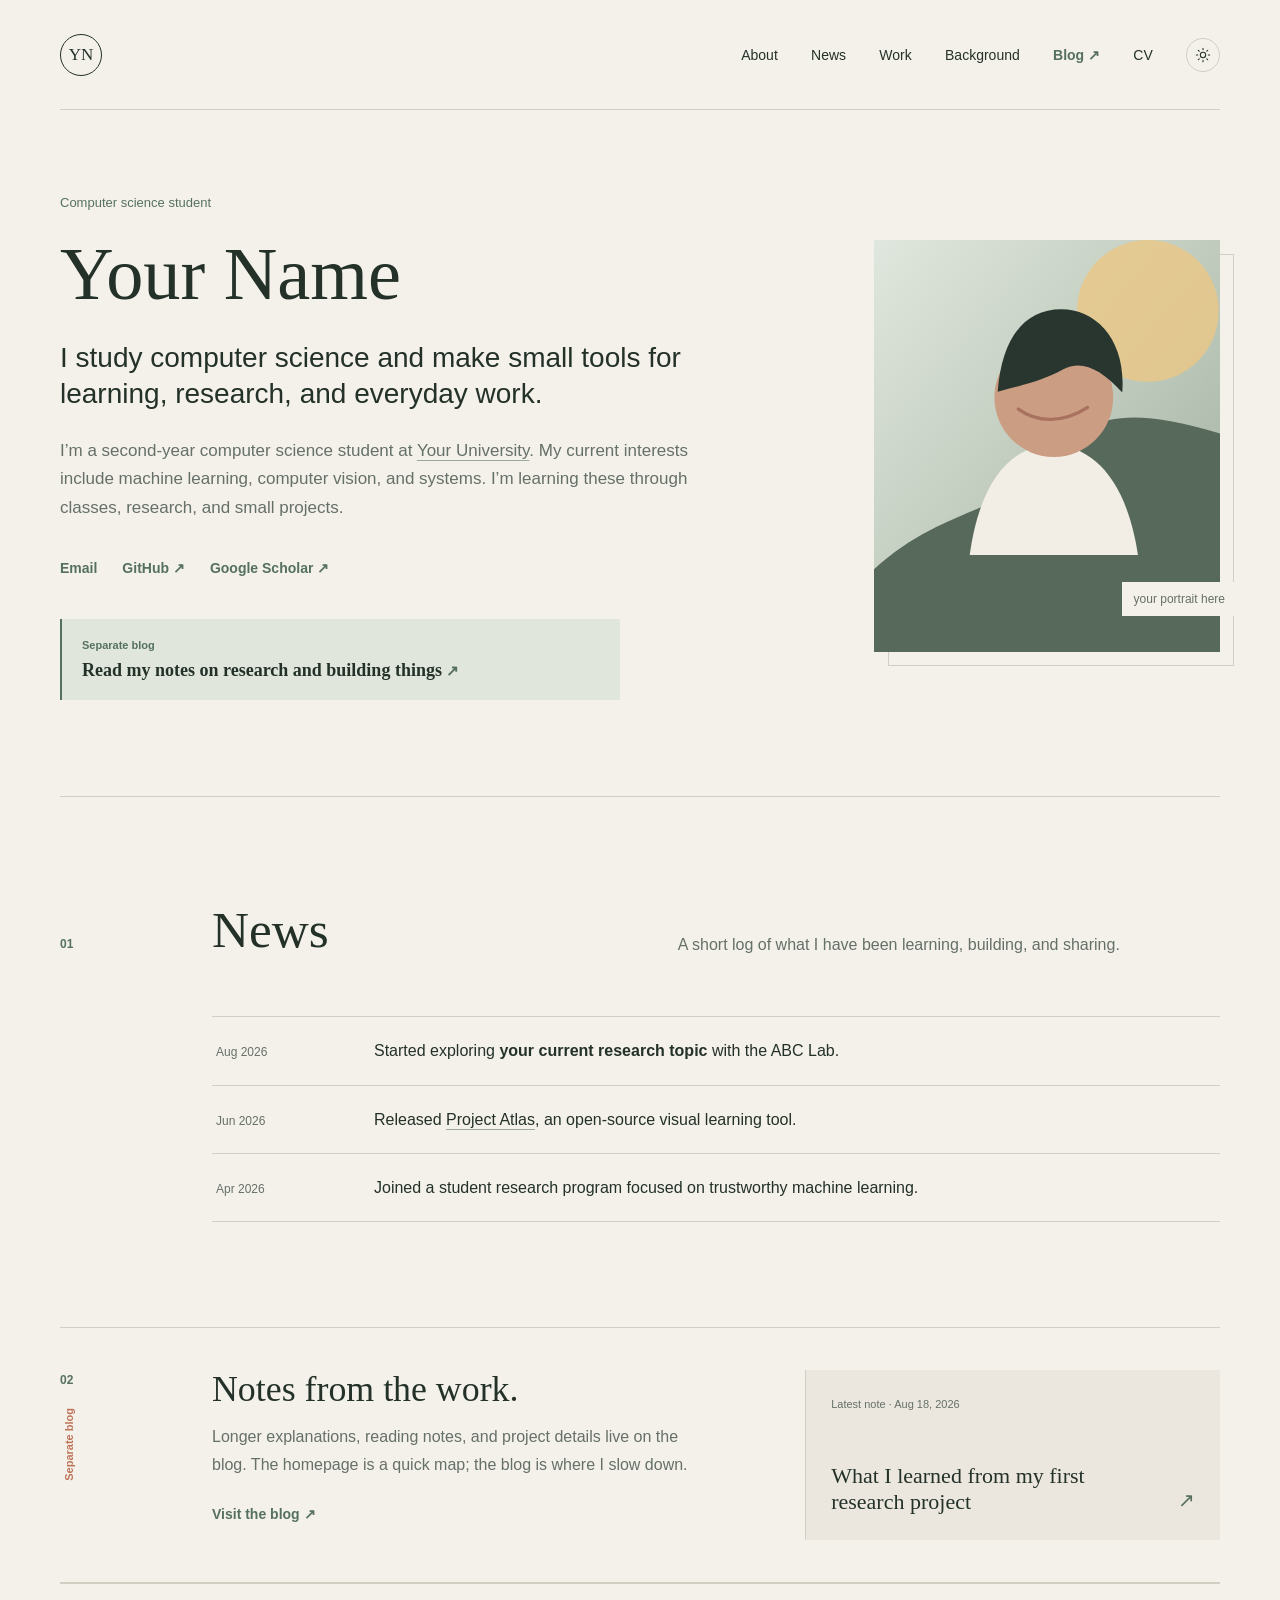
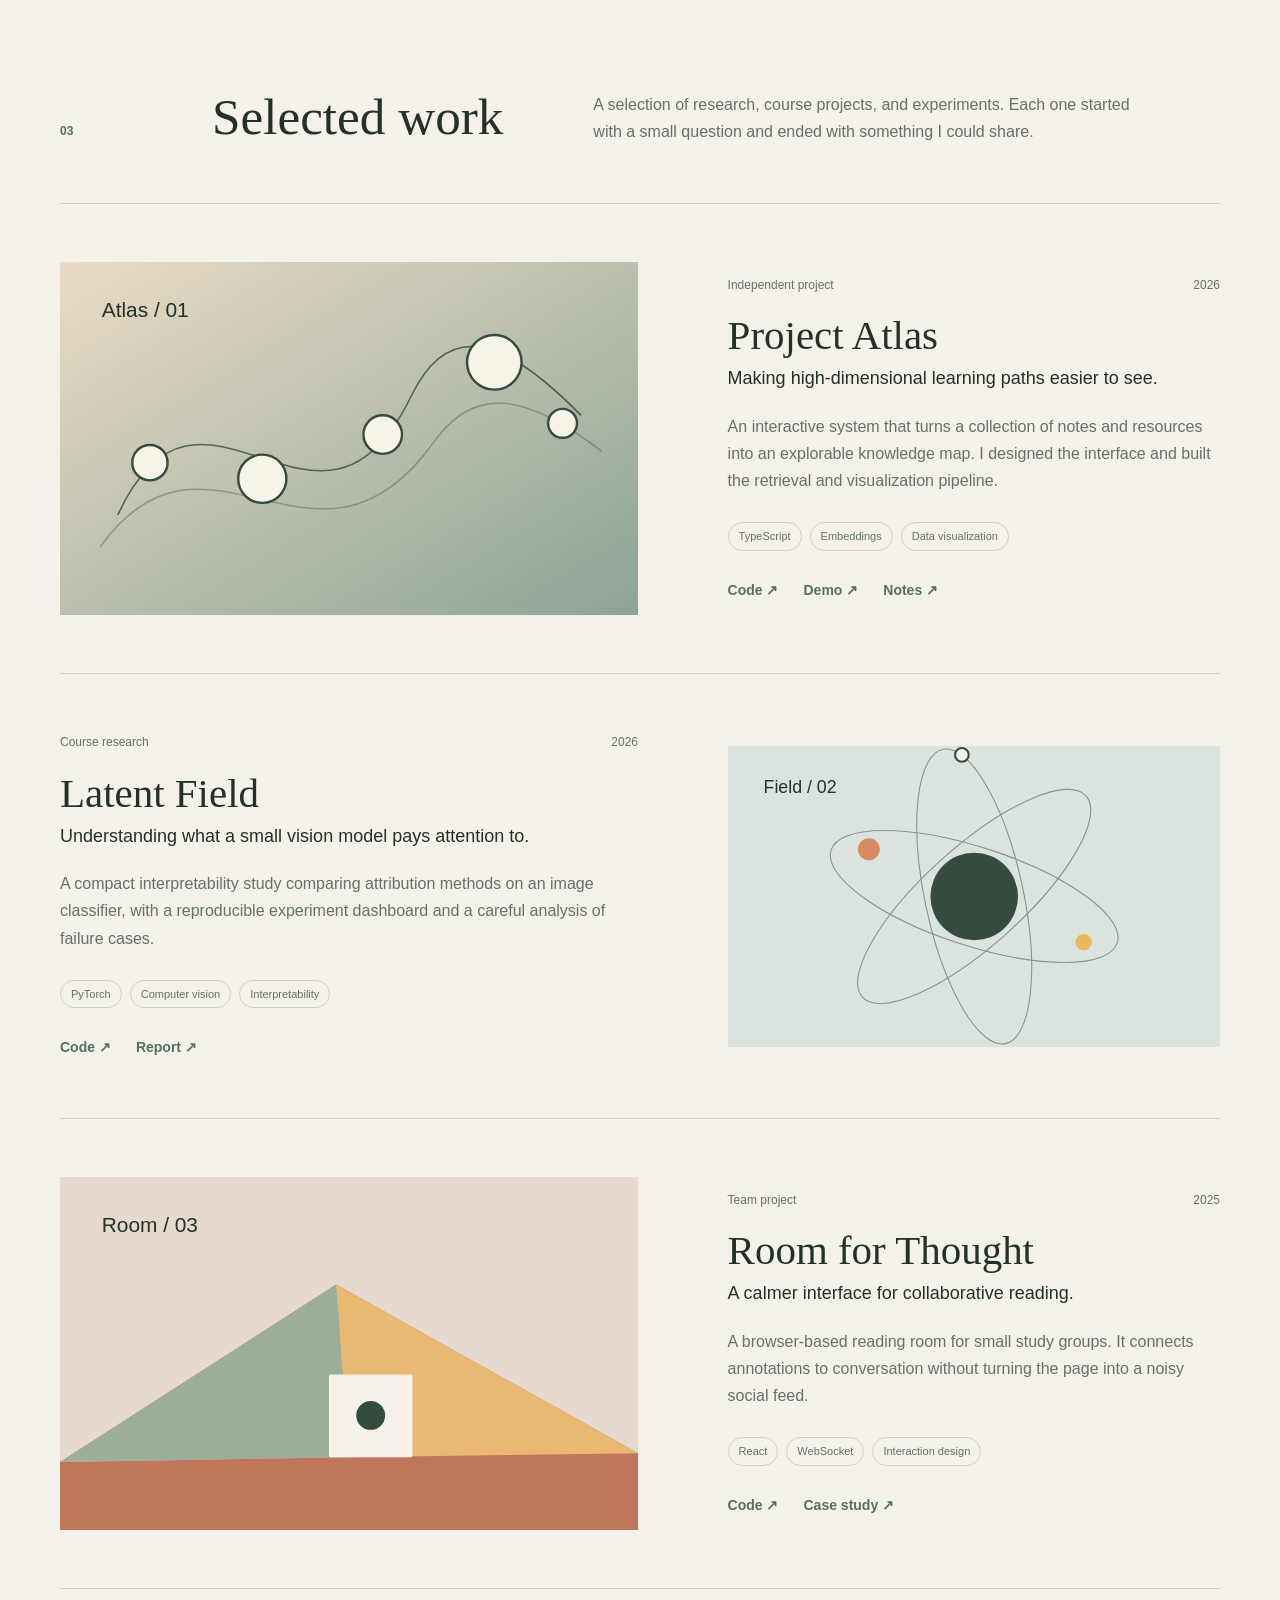
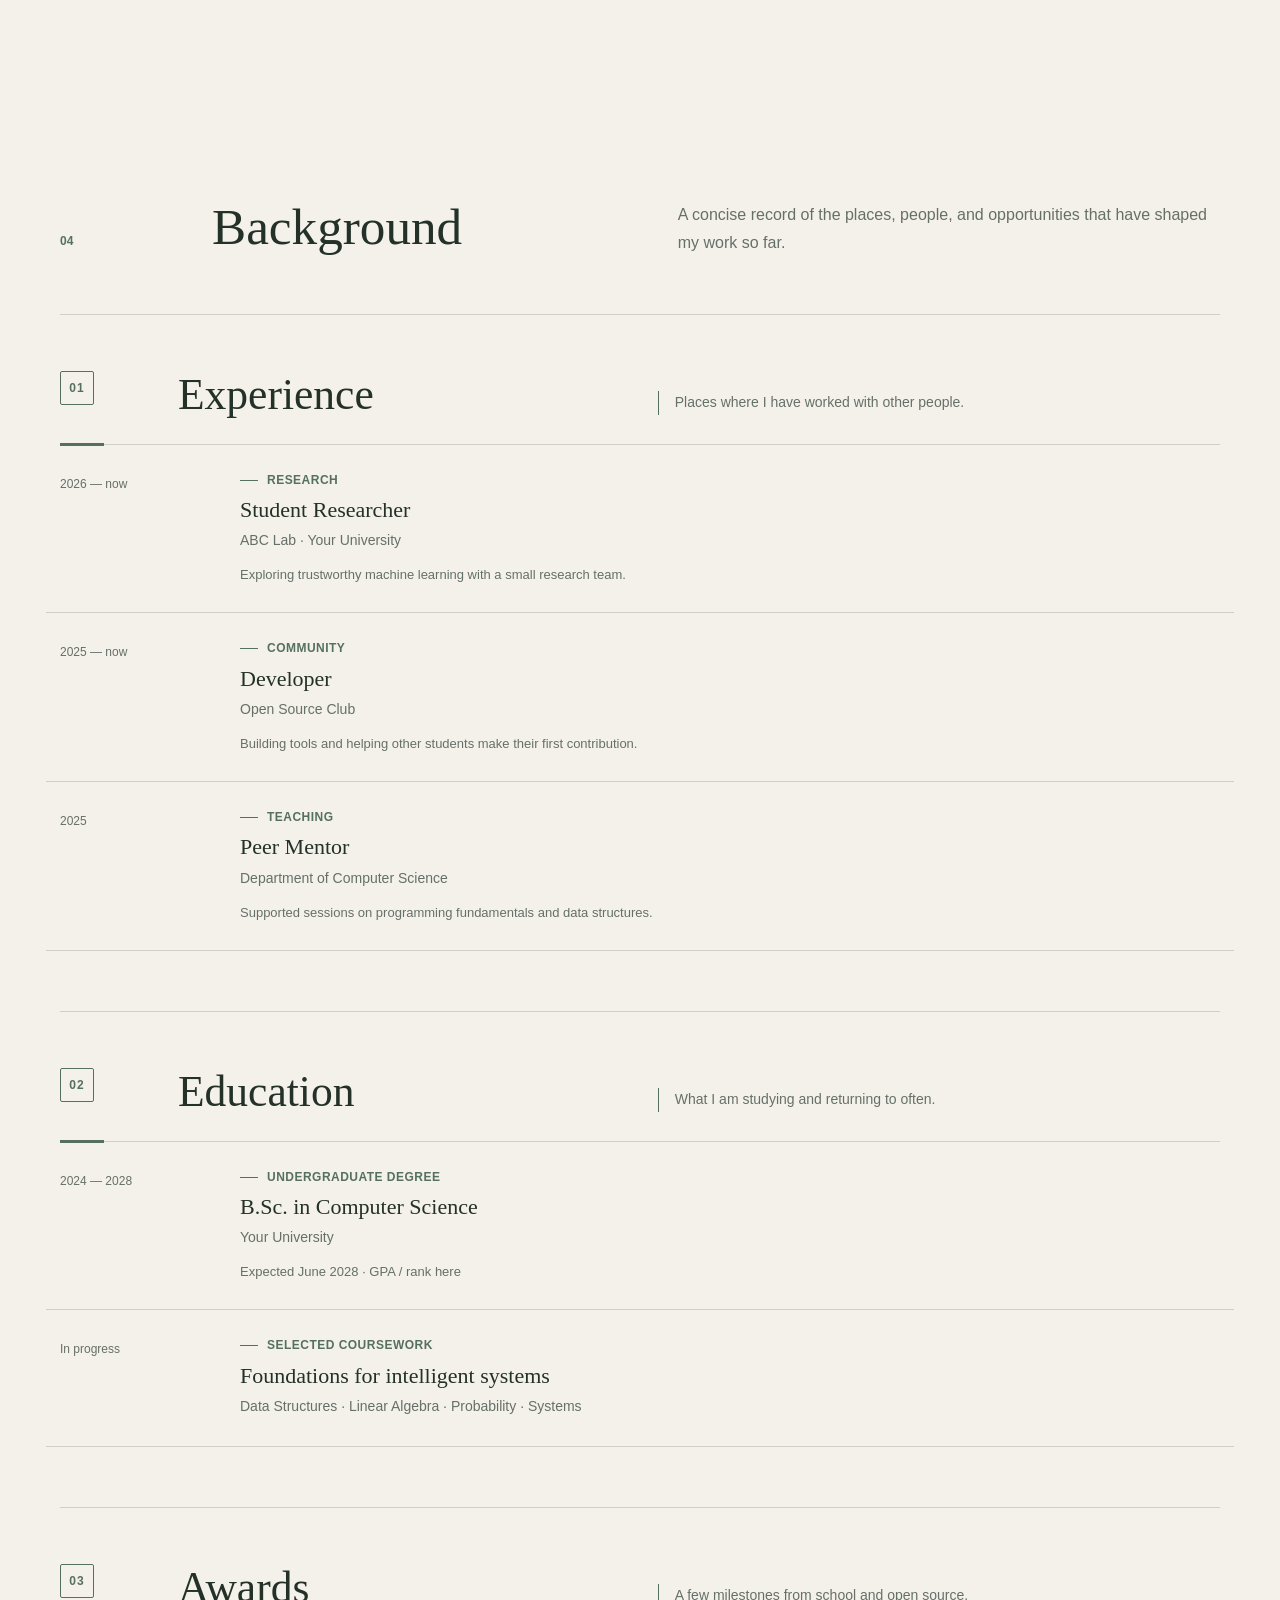
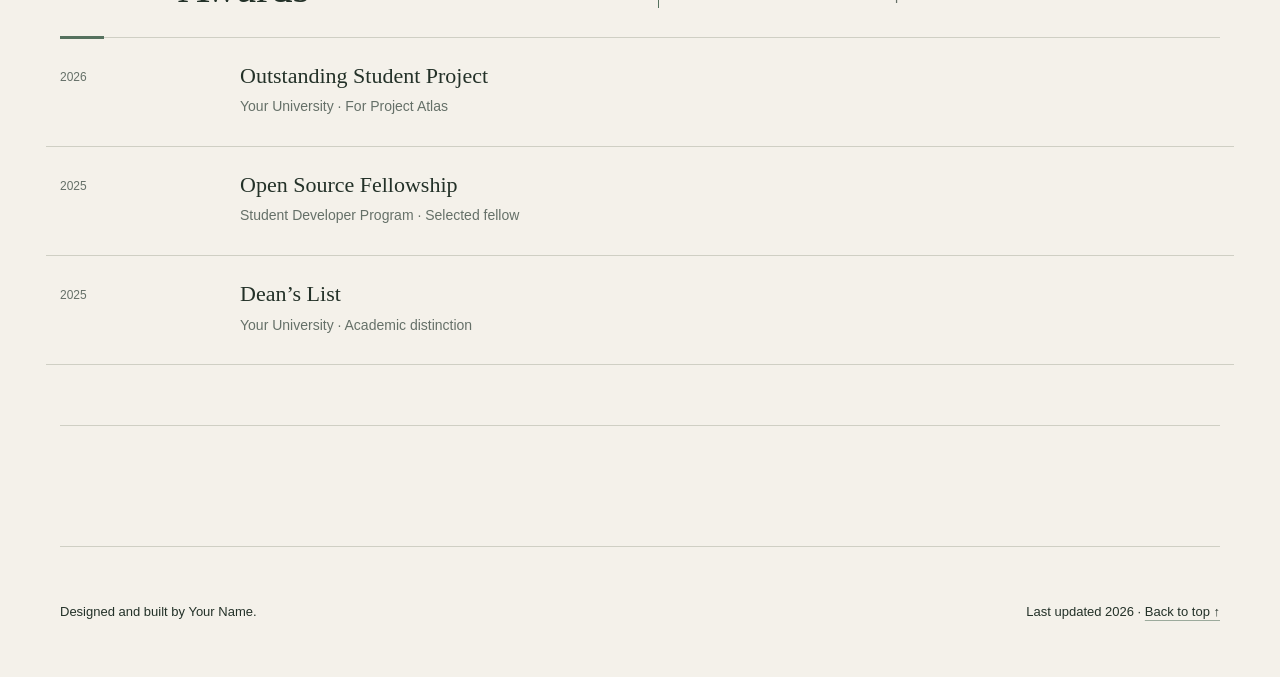
==== index.html @ b4013d20 "Revert "style: align homepage with academic reference" This reverts commit ee503286d1fc1f8752e575351" ====
<!doctype html>
<html lang="en">
  <head>
    <meta charset="UTF-8" />
    <meta name="viewport" content="width=device-width, initial-scale=1.0" />
    <meta
      name="description"
      content="Personal academic homepage of Your Name, a computer science student interested in intelligent systems and human-centered computing."
    />
    <meta name="theme-color" content="#f4f1ea" />
    <title>Your Name · Computer Science</title>
    <link rel="icon" href="assets/favicon.svg" type="image/svg+xml" />
    <link rel="stylesheet" href="styles.css?v=13" />
    <script>
      const savedTheme = localStorage.getItem("theme");
      if (savedTheme === "dark" || savedTheme === "light") {
        document.documentElement.dataset.theme = savedTheme;
      }
    </script>
  </head>
  <body>
    <a class="skip-link" href="#main">Skip to content</a>

    <header class="site-header wrap">
      <a class="wordmark" href="#top" aria-label="Back to top">
        <span>YN</span>
      </a>

      <button class="menu-toggle" type="button" aria-expanded="false" aria-controls="site-nav">
        <span class="sr-only">Toggle navigation</span>
        <span></span><span></span>
      </button>

      <nav id="site-nav" class="site-nav" aria-label="Main navigation">
        <a href="#about">About</a>
        <a href="#news">News</a>
        <a href="#work">Work</a>
        <a href="#background">Background</a>
        <a class="nav-blog" href="https://blog.example.com" target="_blank" rel="noreferrer">Blog ↗</a>
        <a href="assets/cv-placeholder.txt" target="_blank">CV</a>
        <button class="theme-toggle" type="button" aria-label="Switch color theme">
          <svg class="sun-icon" viewBox="0 0 24 24" aria-hidden="true">
            <circle cx="12" cy="12" r="4"></circle>
            <path d="M12 2v2M12 20v2M4.93 4.93l1.42 1.42M17.65 17.65l1.42 1.42M2 12h2M20 12h2M4.93 19.07l1.42-1.42M17.65 6.35l1.42-1.42"></path>
          </svg>
          <svg class="moon-icon" viewBox="0 0 24 24" aria-hidden="true">
            <path d="M21 12.79A9 9 0 1 1 11.21 3 7 7 0 0 0 21 12.79Z"></path>
          </svg>
        </button>
      </nav>
    </header>

    <main id="main">
      <section id="about" class="hero wrap reveal" aria-labelledby="hero-title">
        <div class="hero-copy">
          <p class="eyebrow">Computer science student</p>
          <h1 id="hero-title">Your Name</h1>
          <p class="hero-lead">
            I study computer science and make small tools for learning, research,
            and everyday work.
          </p>
          <p class="hero-detail">
            I’m a second-year computer science student at
            <a href="#">Your University</a>. My current interests include machine
            learning, computer vision, and systems. I’m learning these through
            classes, research, and small projects.
          </p>
          <div class="hero-links" aria-label="Contact and profiles">
            <a href="mailto:you@example.com">Email</a>
            <a href="https://github.com/yourname" target="_blank" rel="noreferrer">GitHub ↗</a>
            <a href="#">Google Scholar ↗</a>
          </div>
          <a class="hero-blog-link" href="https://blog.example.com" target="_blank" rel="noreferrer">
            <span class="hero-blog-kicker">Separate blog</span>
            <span class="hero-blog-title">Read my notes on research and building things <span aria-hidden="true">↗</span></span>
          </a>
        </div>

        <div class="portrait" aria-label="Replace this illustration with your portrait">
          <svg viewBox="0 0 420 500" role="img" aria-labelledby="portrait-title">
            <title id="portrait-title">Abstract portrait placeholder</title>
            <defs>
              <linearGradient id="portrait-bg" x1="0" y1="0" x2="1" y2="1">
                <stop offset="0" stop-color="#dfe8dc" />
                <stop offset="1" stop-color="#9db09a" />
              </linearGradient>
            </defs>
            <rect width="420" height="500" fill="url(#portrait-bg)" />
            <circle cx="332" cy="86" r="86" fill="#f2c777" opacity=".82" />
            <path d="M-30 430C68 318 151 342 214 266c50-60 101-66 236-22v275H-30Z" fill="#526a59" />
            <path d="M116 382c12-88 49-133 100-133s91 45 104 133Z" fill="#f3eee4" />
            <circle cx="218" cy="191" r="72" fill="#d49b79" />
            <path d="M150 184c5-66 33-100 77-100 43 0 79 38 74 101-27-30-50-40-72-28-24 13-45 18-79 27Z" fill="#26372f" />
            <path d="M175 205c23 17 55 17 84-2" fill="none" stroke="#b36f58" stroke-width="4" stroke-linecap="round" />
          </svg>
          <span class="portrait-note">your portrait here</span>
        </div>
      </section>

      <section id="news" class="section wrap reveal" aria-labelledby="news-title">
        <div class="section-heading">
          <p class="section-index">01</p>
          <h2 id="news-title">News</h2>
          <p>A short log of what I have been learning, building, and sharing.</p>
        </div>
        <div class="news-list">
          <article>
            <time datetime="2026-08">Aug 2026</time>
            <p>Started exploring <strong>your current research topic</strong> with the ABC Lab.</p>
          </article>
          <article>
            <time datetime="2026-06">Jun 2026</time>
            <p>Released <a href="#project-one">Project Atlas</a>, an open-source visual learning tool.</p>
          </article>
          <article>
            <time datetime="2026-04">Apr 2026</time>
            <p>Joined a student research program focused on trustworthy machine learning.</p>
          </article>
        </div>
      </section>

      <section id="blog" class="blog-feature wrap reveal" aria-labelledby="blog-title">
        <div class="blog-feature-label">
          <p class="section-index">02</p>
          <p>Separate blog</p>
        </div>
        <div class="blog-feature-main">
          <h2 id="blog-title">Notes from the work.</h2>
          <p>
            Longer explanations, reading notes, and project details live on the blog.
            The homepage is a quick map; the blog is where I slow down.
          </p>
          <a class="blog-feature-link" href="https://blog.example.com" target="_blank" rel="noreferrer">Visit the blog ↗</a>
        </div>
        <a class="blog-latest" href="https://blog.example.com" target="_blank" rel="noreferrer">
          <span class="blog-latest-meta">Latest note · Aug 18, 2026</span>
          <strong>What I learned from my first research project</strong>
          <span class="blog-latest-arrow" aria-hidden="true">↗</span>
        </a>
      </section>

      <section id="work" class="section wrap reveal" aria-labelledby="work-title">
        <div class="section-heading work-heading">
          <div>
          <p class="section-index">03</p>
            <h2 id="work-title">Selected work</h2>
          </div>
          <p>
            A selection of research, course projects, and experiments. Each one
            started with a small question and ended with something I could share.
          </p>
        </div>

        <div class="project-list">
          <article id="project-one" class="project">
            <div class="project-visual visual-atlas" aria-hidden="true">
              <svg viewBox="0 0 720 440">
                <defs>
                  <linearGradient id="atlas-bg" x1="0" y1="0" x2="1" y2="1">
                    <stop offset="0" stop-color="#e9dcc4" />
                    <stop offset="1" stop-color="#8da397" />
                  </linearGradient>
                </defs>
                <rect width="720" height="440" fill="url(#atlas-bg)" />
                <g fill="none" stroke="#344c40" stroke-width="2" opacity=".8">
                  <path d="M72 315C177 87 324 404 438 166c47-97 118-70 211 25" />
                  <path d="M50 355C184 168 320 429 466 224c49-69 112-63 209 12" opacity=".45" />
                </g>
                <g fill="#f8f3e9" stroke="#344c40" stroke-width="3">
                  <circle cx="112" cy="250" r="22" /><circle cx="252" cy="270" r="30" />
                  <circle cx="402" cy="215" r="24" /><circle cx="541" cy="125" r="34" />
                  <circle cx="626" cy="201" r="18" />
                </g>
                <text x="52" y="68" fill="currentColor" font-size="26" font-family="sans-serif">Atlas / 01</text>
              </svg>
            </div>
            <div class="project-copy">
              <div class="project-meta">
                <span>Independent project</span><span>2026</span>
              </div>
              <h3>Project Atlas</h3>
              <p class="project-subtitle">Making high-dimensional learning paths easier to see.</p>
              <p>
                An interactive system that turns a collection of notes and resources
                into an explorable knowledge map. I designed the interface and built
                the retrieval and visualization pipeline.
              </p>
              <ul class="tag-list" aria-label="Technologies">
                <li>TypeScript</li><li>Embeddings</li><li>Data visualization</li>
              </ul>
              <div class="project-links">
                <a href="#">Code ↗</a><a href="#">Demo ↗</a><a href="#">Notes ↗</a>
              </div>
            </div>
          </article>

          <article class="project project-reverse">
            <div class="project-visual visual-field" aria-hidden="true">
              <svg viewBox="0 0 720 440">
                <rect width="720" height="440" fill="#dbe3df" />
                <g transform="translate(360 220)">
                  <g fill="none" stroke="#536b61" stroke-width="1.6" opacity=".65">
                    <ellipse rx="220" ry="72" transform="rotate(18)" />
                    <ellipse rx="220" ry="72" transform="rotate(78)" />
                    <ellipse rx="220" ry="72" transform="rotate(138)" />
                  </g>
                  <circle r="64" fill="#344c40" />
                  <circle cx="-154" cy="-69" r="16" fill="#d58a64" />
                  <circle cx="160" cy="67" r="12" fill="#e7b85e" />
                  <circle cx="-18" cy="-207" r="10" fill="#f7f2e8" stroke="#344c40" stroke-width="3" />
                </g>
                <text x="52" y="68" fill="currentColor" font-size="26" font-family="sans-serif">Field / 02</text>
              </svg>
            </div>
            <div class="project-copy">
              <div class="project-meta">
                <span>Course research</span><span>2026</span>
              </div>
              <h3>Latent Field</h3>
              <p class="project-subtitle">Understanding what a small vision model pays attention to.</p>
              <p>
                A compact interpretability study comparing attribution methods on an
                image classifier, with a reproducible experiment dashboard and a
                careful analysis of failure cases.
              </p>
              <ul class="tag-list" aria-label="Technologies">
                <li>PyTorch</li><li>Computer vision</li><li>Interpretability</li>
              </ul>
              <div class="project-links">
                <a href="#">Code ↗</a><a href="#">Report ↗</a>
              </div>
            </div>
          </article>

          <article class="project">
            <div class="project-visual visual-room" aria-hidden="true">
              <svg viewBox="0 0 720 440">
                <rect width="720" height="440" fill="#e6d9cf" />
                <path d="M0 355 344 134l376 210v96H0Z" fill="#bf765b" />
                <path d="m344 134 376 210-360 5L0 355Z" fill="#e9b873" />
                <path d="m344 134 16 215L0 355Z" fill="#9cae99" />
                <rect x="335" y="246" width="104" height="103" rx="2" fill="#f6f1e8" />
                <circle cx="387" cy="297" r="18" fill="#344c40" />
                <text x="52" y="68" fill="currentColor" font-size="26" font-family="sans-serif">Room / 03</text>
              </svg>
            </div>
            <div class="project-copy">
              <div class="project-meta">
                <span>Team project</span><span>2025</span>
              </div>
              <h3>Room for Thought</h3>
              <p class="project-subtitle">A calmer interface for collaborative reading.</p>
              <p>
                A browser-based reading room for small study groups. It connects
                annotations to conversation without turning the page into a noisy
                social feed.
              </p>
              <ul class="tag-list" aria-label="Technologies">
                <li>React</li><li>WebSocket</li><li>Interaction design</li>
              </ul>
              <div class="project-links">
                <a href="#">Code ↗</a><a href="#">Case study ↗</a>
              </div>
            </div>
          </article>
        </div>
      </section>

      <section id="background" class="background-section wrap reveal" aria-labelledby="background-title">
        <div class="background-heading">
          <p class="section-index">04</p>
          <h2 id="background-title">Background</h2>
          <p>A concise record of the places, people, and opportunities that have shaped my work so far.</p>
        </div>

        <div class="background-simple" id="experience">
          <section class="cv-section cv-experience" aria-labelledby="experience-title">
            <div class="cv-section-heading">
              <span class="cv-section-number">01</span>
              <h3 id="experience-title">Experience</h3>
              <p>Places where I have worked with other people.</p>
            </div>
            <div class="cv-rows">
              <article class="cv-row">
                <time>2026 — now</time>
                <div><p class="cv-row-label">Research</p><h4>Student Researcher</h4><p>ABC Lab · Your University</p><small>Exploring trustworthy machine learning with a small research team.</small></div>
              </article>
              <article class="cv-row">
                <time>2025 — now</time>
                <div><p class="cv-row-label">Community</p><h4>Developer</h4><p>Open Source Club</p><small>Building tools and helping other students make their first contribution.</small></div>
              </article>
              <article class="cv-row">
                <time>2025</time>
                <div><p class="cv-row-label">Teaching</p><h4>Peer Mentor</h4><p>Department of Computer Science</p><small>Supported sessions on programming fundamentals and data structures.</small></div>
              </article>
            </div>
          </section>

          <section class="cv-section" id="education" aria-labelledby="education-title">
            <div class="cv-section-heading">
              <span class="cv-section-number">02</span>
              <h3 id="education-title">Education</h3>
              <p>What I am studying and returning to often.</p>
            </div>
            <div class="cv-rows">
              <article class="cv-row cv-education-row">
                <time>2024 — 2028</time>
                <div><p class="cv-row-label">Undergraduate degree</p><h4>B.Sc. in Computer Science</h4><p>Your University</p><small>Expected June 2028 · GPA / rank here</small></div>
              </article>
              <article class="cv-row cv-education-row">
                <time>In progress</time>
                <div><p class="cv-row-label">Selected coursework</p><h4>Foundations for intelligent systems</h4><p>Data Structures · Linear Algebra · Probability · Systems</p></div>
              </article>
            </div>
          </section>

          <section class="cv-section" id="awards" aria-labelledby="awards-title">
            <div class="cv-section-heading">
              <span class="cv-section-number">03</span>
              <h3 id="awards-title">Awards</h3>
              <p>A few milestones from school and open source.</p>
            </div>
            <div class="cv-award-list">
              <article class="cv-award-row"><time>2026</time><div><h4>Outstanding Student Project</h4><p>Your University · For Project Atlas</p></div></article>
              <article class="cv-award-row"><time>2025</time><div><h4>Open Source Fellowship</h4><p>Student Developer Program · Selected fellow</p></div></article>
              <article class="cv-award-row"><time>2025</time><div><h4>Dean’s List</h4><p>Your University · Academic distinction</p></div></article>
            </div>
          </section>
        </div>
      </section>
    </main>

    <footer class="site-footer wrap">
      <p>Designed and built by Your Name.</p>
      <p>Last updated <span id="current-year">2026</span> · <a href="#top">Back to top ↑</a></p>
    </footer>

    <script src="script.js?v=11"></script>
  </body>
</html>
---- styles.css ----
:root {
  color-scheme: light;
  --paper: #f4f1ea;
  --paper-soft: #ebe7de;
  --ink: #233128;
  --muted: #657068;
  --line: #cfcfc4;
  --accent: #55715e;
  --accent-soft: #dce4da;
  --warm: #be7458;
  --art-experience: #d8e2d8;
  --art-education: #e6d9ce;
  --art-awards: #ead9ae;
  --sans: -apple-system, BlinkMacSystemFont, "Segoe UI", "Noto Sans SC", "PingFang SC", "Microsoft YaHei", Arial, sans-serif;
  --serif: ui-serif, Georgia, "Noto Serif SC", "Songti SC", "STSong", "SimSun", serif;
}

:root[data-theme="dark"] {
  color-scheme: dark;
  --paper: #141b17;
  --paper-soft: #202a24;
  --ink: #f1f4ed;
  --muted: #b7c1b9;
  --line: #435148;
  --accent: #b6d5bc;
  --accent-soft: #304538;
  --warm: #efaa8e;
  --art-experience: #293a30;
  --art-education: #3a2d2b;
  --art-awards: #413622;
}

@media (prefers-color-scheme: dark) {
  :root:not([data-theme="light"]) {
    color-scheme: dark;
    --paper: #141b17;
    --paper-soft: #202a24;
    --ink: #f1f4ed;
    --muted: #b7c1b9;
    --line: #435148;
    --accent: #b6d5bc;
    --accent-soft: #304538;
    --warm: #efaa8e;
    --art-experience: #293a30;
    --art-education: #3a2d2b;
    --art-awards: #413622;
  }
}

* {
  box-sizing: border-box;
}

html {
  scroll-behavior: smooth;
}

body {
  margin: 0;
  background: var(--paper);
  color: var(--ink);
  font-family: var(--sans);
  font-size: 16px;
  line-height: 1.7;
  text-rendering: optimizeLegibility;
  transition: background-color 180ms ease, color 180ms ease;
}

main,
h1,
h2,
h3,
h4,
p,
li,
strong,
time {
  color: var(--ink);
}

a {
  color: inherit;
  text-decoration-color: color-mix(in srgb, var(--accent), transparent 45%);
  text-decoration-thickness: 1px;
  text-underline-offset: 4px;
}

a:hover {
  color: var(--accent);
}

button,
a {
  -webkit-tap-highlight-color: transparent;
}

.wrap {
  width: min(1160px, calc(100% - 64px));
  margin-inline: auto;
}

.sr-only {
  position: absolute;
  width: 1px;
  height: 1px;
  padding: 0;
  margin: -1px;
  overflow: hidden;
  clip: rect(0, 0, 0, 0);
  white-space: nowrap;
  border: 0;
}

.skip-link {
  position: fixed;
  top: 16px;
  left: 16px;
  z-index: 20;
  padding: 8px 14px;
  background: var(--ink);
  color: var(--paper);
  transform: translateY(-160%);
}

.skip-link:focus {
  transform: translateY(0);
}

.site-header {
  min-height: 110px;
  display: flex;
  align-items: center;
  justify-content: space-between;
  border-bottom: 1px solid var(--line);
}

.wordmark {
  text-decoration: none;
}

.wordmark span {
  display: grid;
  width: 42px;
  height: 42px;
  place-items: center;
  border: 1px solid var(--ink);
  border-radius: 50%;
  font-family: var(--serif);
  font-size: 17px;
  line-height: 1;
  color: var(--ink);
}

.site-nav {
  display: flex;
  align-items: center;
  gap: clamp(18px, 2.6vw, 34px);
}

.site-nav a {
  color: var(--ink);
  font-size: 14px;
  font-weight: 500;
  text-decoration: none;
}

.site-nav a::after {
  display: block;
  width: 0;
  height: 1px;
  margin-top: -3px;
  background: var(--accent);
  content: "";
  transition: width 160ms ease;
}

.site-nav a:hover::after {
  width: 100%;
}

.site-nav .nav-blog {
  color: var(--accent);
  font-weight: 600;
}

.theme-toggle,
.menu-toggle {
  display: grid;
  padding: 0;
  border: 0;
  background: transparent;
  color: var(--ink);
  cursor: pointer;
  place-items: center;
}

.theme-toggle {
  width: 34px;
  height: 34px;
  border: 1px solid var(--line);
  border-radius: 50%;
}

.theme-toggle svg {
  width: 16px;
  fill: none;
  stroke: currentColor;
  stroke-linecap: round;
  stroke-linejoin: round;
  stroke-width: 1.6;
}

@media (prefers-color-scheme: dark) {
  :root:not([data-theme="light"]) .sun-icon {
    display: none;
  }

  :root:not([data-theme="light"]) .moon-icon {
    display: block;
  }
}

.moon-icon,
[data-theme="dark"] .sun-icon {
  display: none;
}

[data-theme="dark"] .moon-icon {
  display: block;
}

.menu-toggle {
  display: none;
}

.hero {
  display: grid;
  min-height: 680px;
  padding-block: 82px 96px;
  align-items: center;
  grid-template-columns: minmax(0, 1.25fr) minmax(280px, .62fr);
  gap: clamp(56px, 9vw, 128px);
}

.eyebrow {
  margin: 0 0 20px;
  color: var(--accent);
  font-size: 13px;
  font-weight: 500;
}

.section-index {
  margin: 0 0 20px;
  color: var(--accent);
  font-size: 12px;
  font-weight: 600;
}

h1,
h2,
h3,
p {
  margin-top: 0;
}

h1,
h2,
h3 {
  font-family: var(--serif);
  font-weight: 500;
  line-height: 1.1;
  letter-spacing: 0;
  color: var(--ink);
}

h4,
.hero-lead {
  color: var(--ink);
}

h1 {
  max-width: 760px;
  margin-bottom: 24px;
  font-size: clamp(50px, 5.8vw, 76px);
}

h1 em {
  color: var(--accent);
  font-weight: 400;
  font-style: normal;
}

.hero-lead {
  max-width: 690px;
  margin-bottom: 24px;
  font-family: var(--sans);
  font-size: clamp(22px, 2.2vw, 28px);
  font-weight: 400;
  line-height: 1.3;
}

.hero-detail {
  max-width: 660px;
  margin-bottom: 34px;
  color: var(--muted);
  font-size: 17px;
}

.menu-toggle {
  color: var(--ink);
}

.hero-links,
.project-links {
  display: flex;
  flex-wrap: wrap;
  gap: 25px;
}

.hero-links a,
.project-links a,
.all-writing {
  color: var(--accent);
  font-size: 14px;
  font-weight: 600;
  text-decoration: none;
}

.hero-links a:hover,
.project-links a:hover,
.all-writing:hover {
  text-decoration: underline;
  text-underline-offset: 5px;
}

.hero-blog-link {
  display: flex;
  width: min(100%, 560px);
  padding: 17px 20px 18px;
  margin-top: 38px;
  border-left: 2px solid var(--accent);
  background: color-mix(in srgb, var(--accent-soft), transparent 18%);
  flex-direction: column;
  gap: 4px;
  text-decoration: none;
  transition: background-color 180ms ease, border-color 180ms ease;
}

.hero-blog-link:hover {
  border-color: var(--warm);
  background: var(--accent-soft);
}

.hero-blog-kicker,
.blog-feature-label p:last-child {
  color: var(--accent);
  font-size: 11px;
  font-weight: 600;
  letter-spacing: 0;
}

.hero-blog-title {
  font-family: var(--serif);
  font-size: 18px;
  font-weight: 600;
  line-height: 1.3;
}

.hero-blog-title span {
  color: var(--accent);
  font-family: var(--sans);
  font-size: 15px;
}

.portrait {
  position: relative;
  justify-self: end;
  width: min(100%, 370px);
}

.portrait::before {
  position: absolute;
  inset: 14px -14px -14px 14px;
  z-index: -1;
  border: 1px solid var(--line);
  content: "";
}

.portrait svg {
  display: block;
  width: 100%;
  background: var(--paper-soft);
  filter: saturate(.8);
}

.portrait-note {
  position: absolute;
  right: -17px;
  bottom: 36px;
  padding: 7px 12px;
  background: var(--paper);
  color: var(--muted);
  font-family: var(--sans);
  font-size: 12px;
  font-style: normal;
  transform: none;
}

.section {
  padding-block: 105px;
  border-top: 1px solid var(--line);
}

.section-heading {
  display: grid;
  margin-bottom: 58px;
  align-items: end;
  grid-template-columns: 120px 1fr 1.25fr;
  gap: 32px;
}

.section-heading .section-index {
  margin-bottom: 4px;
}

.section-heading h2 {
  margin: 0;
  font-size: clamp(40px, 4vw, 56px);
}

.section-heading > p:last-child,
.work-heading > p {
  max-width: 540px;
  margin: 0;
  color: var(--muted);
}

.news-list {
  margin-left: 152px;
  border-top: 1px solid var(--line);
}

.news-list article {
  display: grid;
  padding: 20px 4px;
  border-bottom: 1px solid var(--line);
  align-items: baseline;
  grid-template-columns: 130px 1fr;
  gap: 28px;
}

.news-list time,
.project-meta,
.timeline time {
  color: var(--muted);
  font-size: 12px;
}

.news-list p {
  margin: 0;
}

.blog-feature {
  display: grid;
  padding-block: 42px;
  border-top: 1px solid var(--line);
  border-bottom: 1px solid var(--line);
  align-items: stretch;
  grid-template-columns: 120px minmax(0, 1.15fr) minmax(250px, .85fr);
  gap: 32px;
}

.blog-feature-label .section-index {
  margin-bottom: 18px;
}

.blog-feature-label p:last-child {
  margin: 0;
  color: var(--warm);
  writing-mode: vertical-rl;
  transform: rotate(180deg);
}

.blog-feature-main {
  max-width: 560px;
}

.blog-feature-main h2 {
  margin-bottom: 14px;
  font-size: clamp(29px, 2.8vw, 42px);
}

.blog-feature-main p {
  max-width: 500px;
  margin-bottom: 22px;
  color: var(--muted);
}

.blog-feature-link {
  color: var(--accent);
  font-size: 14px;
  font-weight: 600;
  text-decoration: none;
}

.blog-feature-link:hover {
  text-decoration: underline;
  text-underline-offset: 5px;
}

.blog-latest {
  position: relative;
  display: flex;
  min-height: 170px;
  padding: 25px 30px 25px 25px;
  border-left: 1px solid var(--line);
  background: var(--paper-soft);
  flex-direction: column;
  justify-content: space-between;
  text-decoration: none;
  transition: background-color 180ms ease;
}

.blog-latest:hover {
  background: var(--accent-soft);
}

.blog-latest-meta {
  color: var(--muted);
  font-size: 11px;
}

.blog-latest strong {
  max-width: 260px;
  font-family: var(--serif);
  font-size: 22px;
  font-weight: 500;
  line-height: 1.18;
}

.blog-latest-arrow {
  position: absolute;
  right: 25px;
  bottom: 23px;
  color: var(--accent);
  font-size: 20px;
}

.work-heading {
  grid-template-columns: 1fr 1.25fr;
}

.work-heading > div {
  display: grid;
  align-items: end;
  grid-template-columns: 120px 1fr;
  gap: 32px;
}

.project-list {
  display: grid;
  gap: 0;
}

.project {
  display: grid;
  padding-block: 58px;
  border-top: 1px solid var(--line);
  align-items: center;
  grid-template-columns: 1.08fr .92fr;
  gap: clamp(46px, 7vw, 96px);
}

.project:last-child {
  border-bottom: 1px solid var(--line);
}

.project-reverse .project-visual {
  order: 2;
}

.project-visual {
  overflow: hidden;
  background: var(--paper-soft);
}

.project-visual svg {
  display: block;
  width: 100%;
  color: var(--ink);
  transition: transform 500ms cubic-bezier(.2, .8, .2, 1), filter 250ms ease;
}

.project:hover .project-visual svg {
  filter: saturate(1.08);
  transform: scale(1.025);
}

.project-meta {
  display: flex;
  margin-bottom: 18px;
  justify-content: space-between;
}

.project-copy h3 {
  margin-bottom: 8px;
  font-size: clamp(34px, 3.2vw, 47px);
}

.project-subtitle {
  margin-bottom: 22px;
  color: var(--ink);
  font-family: var(--sans);
  font-size: 18px;
  font-weight: 500;
  line-height: 1.35;
}

.project-copy > p:not(.project-subtitle) {
  color: var(--muted);
}

.tag-list {
  display: flex;
  padding: 0;
  margin: 28px 0;
  flex-wrap: wrap;
  gap: 8px;
  list-style: none;
}

.tag-list li {
  padding: 4px 10px;
  border: 1px solid var(--line);
  border-radius: 999px;
  color: var(--muted);
  font-size: 11px;
  letter-spacing: 0;
}

.background-section {
  padding-block: 105px 120px;
  border-bottom: 1px solid var(--line);
}

.background-heading {
  display: grid;
  margin-bottom: 58px;
  align-items: end;
  grid-template-columns: 120px 1fr 1.25fr;
  gap: 32px;
}

.background-heading .section-index {
  margin-bottom: 4px;
}

.background-heading h2 {
  margin: 0;
  font-size: clamp(40px, 4vw, 56px);
}

.background-heading > p:last-child {
  max-width: 540px;
  margin: 0;
  color: var(--muted);
}

.background-card-grid {
  display: grid;
  gap: 28px;
}

.background-card {
  position: relative;
  display: grid;
  min-width: 0;
  padding: 0;
  border: 1px solid var(--line);
  background: var(--paper-soft);
  grid-template-columns: minmax(280px, .72fr) minmax(0, 1.28fr);
  box-shadow: 0 14px 32px rgba(35, 49, 40, .06);
  transition: background-color 180ms ease, transform 180ms ease, box-shadow 180ms ease;
}

.background-card::before {
  position: absolute;
  top: -1px;
  right: 28px;
  left: 28px;
  height: 3px;
  background: var(--accent);
  content: "";
}

.background-card:hover {
  background: color-mix(in srgb, var(--paper-soft), var(--accent-soft) 24%);
  box-shadow: 0 18px 38px rgba(35, 49, 40, .1);
  transform: translateY(-1px);
}

.education-card::before {
  background: var(--warm);
}

.awards-card::before {
  background: #d19a4f;
}

.education-card .background-card-art {
  order: 2;
}

.education-card .background-card-content {
  order: 1;
}

.background-card-art {
  position: relative;
  min-height: 100%;
  overflow: hidden;
  background: var(--accent-soft);
}

.experience-art {
  background: var(--art-experience);
}

.education-art {
  background: var(--art-education);
}

.awards-art {
  background: var(--art-awards);
}

.art-label,
.art-caption {
  position: absolute;
  z-index: 1;
  color: var(--ink);
  font-size: 11px;
  font-weight: 500;
}

.art-label {
  top: 26px;
  left: 28px;
}

.art-caption {
  bottom: 25px;
  left: 28px;
  color: var(--muted);
  font-size: 10px;
}

.art-route {
  position: absolute;
  height: 2px;
  background: var(--accent);
  transform-origin: left center;
}

.art-route-one {
  top: 44%;
  left: 22%;
  width: 58%;
  transform: rotate(-20deg);
}

.art-route-two {
  top: 44%;
  left: 22%;
  width: 64%;
  opacity: .45;
  transform: rotate(24deg);
}

.art-node {
  position: absolute;
  display: grid;
  width: 48px;
  height: 48px;
  border: 2px solid var(--accent);
  border-radius: 50%;
  background: var(--paper);
  color: var(--ink);
  font-family: var(--serif);
  font-size: 17px;
  place-items: center;
}

.art-node-one { top: 32%; left: 17%; }
.art-node-two { top: 25%; right: 18%; width: 70px; height: 70px; background: #f0bd70; color: #344c40; }
.art-node-three { right: 20%; bottom: 26%; width: 36px; height: 36px; background: #bf765b; color: #f4f1ea; }

.edu-arch {
  position: absolute;
  top: 26%;
  left: 17%;
  width: 68%;
  height: 48%;
  border: 2px solid var(--warm);
  border-bottom: 0;
  border-radius: 160px 160px 0 0;
}

.edu-page {
  position: absolute;
  width: 35%;
  height: 45%;
  border: 2px solid var(--accent);
  background: var(--paper);
}

.edu-page-one { top: 34%; left: 29%; transform: rotate(-8deg); }
.edu-page-two { top: 32%; left: 41%; transform: rotate(8deg); }

.edu-dot {
  position: absolute;
  width: 11px;
  height: 11px;
  border-radius: 50%;
  background: var(--warm);
}

.edu-dot-one { top: 23%; left: 18%; }
.edu-dot-two { top: 20%; right: 22%; background: var(--accent); }
.edu-dot-three { right: 17%; bottom: 26%; background: #e0ae59; }

.award-ribbon {
  position: absolute;
  top: 35%;
  width: 22%;
  height: 47%;
  background: var(--warm);
  clip-path: polygon(0 0, 100% 0, 72% 100%, 50% 82%, 28% 100%);
}

.award-ribbon-one { left: 26%; transform: rotate(-18deg); }
.award-ribbon-two { right: 25%; background: var(--accent); transform: rotate(18deg); }

.award-medal {
  position: absolute;
  top: 28%;
  left: calc(50% - 48px);
  display: grid;
  width: 96px;
  height: 96px;
  border: 5px solid #f2c777;
  border-radius: 50%;
  background: var(--ink);
  box-shadow: 0 0 0 9px rgba(244, 241, 234, .72);
  place-items: center;
}

.award-medal span {
  color: #f2c777;
  font-size: 32px;
}

.background-card-content {
  min-width: 0;
  padding: 31px 38px 34px;
}

.background-card-top {
  display: flex;
  margin-bottom: 24px;
  align-items: flex-start;
  justify-content: space-between;
}

.background-card-number {
  color: var(--accent);
  font-family: var(--serif);
  font-size: 36px;
  line-height: 1;
}

.education-card .background-card-number {
  color: var(--warm);
}

.awards-card .background-card-number {
  color: #b37d32;
}

.background-card-kicker {
  margin-top: 4px;
  color: var(--muted);
  font-size: 11px;
  font-weight: 500;
}

.background-card h3 {
  margin: 0;
  font-size: clamp(36px, 3.1vw, 49px);
  letter-spacing: 0;
}

.background-card-intro {
  max-width: 540px;
  margin: 14px 0 25px;
  color: var(--muted);
  font-size: 14px;
}

.background-card-list {
  border-top: 1px solid var(--line);
}

.background-entry {
  padding: 21px 0 22px;
  border-bottom: 1px solid var(--line);
}

.entry-meta {
  display: flex;
  margin-bottom: 10px;
  align-items: center;
  justify-content: space-between;
  gap: 12px;
}

.entry-meta time,
.entry-meta > span,
.education-year,
.award-entry time {
  color: var(--muted);
  font-size: 10px;
  font-weight: 500;
}

.entry-meta > span {
  color: var(--accent);
}

.background-entry h4,
.education-entry h4,
.award-entry h4 {
  margin: 0;
  font-family: var(--serif);
  font-size: 21px;
  font-weight: 500;
  line-height: 1.2;
}

.background-entry p,
.education-entry > div:last-child > p:not(.entry-kicker),
.award-entry p {
  margin: 5px 0 0;
  color: var(--muted);
  font-size: 13px;
}

.background-entry small {
  display: block;
  margin-top: 10px;
  color: var(--muted);
  font-size: 12px;
  line-height: 1.5;
}

.education-entry {
  display: grid;
  padding: 25px 0 26px;
  border-bottom: 1px solid var(--line);
  grid-template-columns: 54px 1fr;
  gap: 17px;
}

.education-year {
  padding-top: 2px;
  color: var(--warm);
  font-family: var(--serif);
  font-size: 23px;
  line-height: .9;
}

.education-year strong,
.education-year span {
  display: block;
}

.education-year span {
  padding-top: 5px;
  color: var(--muted);
  font-family: var(--sans);
  font-size: 10px;
}

.education-year-word {
  padding-top: 5px;
  font-family: var(--sans);
  font-size: 11px;
  line-height: 1;
}

.entry-kicker {
  margin: 0 0 9px;
  color: var(--warm);
  font-size: 10px;
  font-weight: 600;
}

.mini-tags {
  display: flex;
  padding: 0;
  margin: 15px 0 0;
  flex-wrap: wrap;
  gap: 6px 13px;
  list-style: none;
}

.mini-tags li {
  color: var(--muted);
  font-size: 11px;
}

.mini-tags li::before {
  margin-right: 5px;
  color: var(--warm);
  content: "+";
}

.award-entry {
  display: grid;
  padding: 25px 0 26px;
  border-bottom: 1px solid var(--line);
  grid-template-columns: 34px 1fr;
  gap: 15px;
}

.award-entry-mark {
  display: grid;
  width: 26px;
  height: 26px;
  border: 1px solid #d8a04d;
  border-radius: 50%;
  color: #d8a04d;
  font-family: var(--serif);
  font-size: 14px;
  place-items: center;
}

.award-entry h4 {
  font-size: 20px;
}

.site-footer {
  display: flex;
  min-height: 130px;
  padding-block: 30px;
  align-items: center;
  justify-content: space-between;
  gap: 30px;
  color: var(--muted);
  font-size: 13px;
}

.site-footer p {
  margin: 0;
}

.reveal {
  opacity: 0;
  transform: translateY(18px);
  transition: opacity 600ms ease, transform 600ms ease;
}

.reveal.is-visible {
  opacity: 1;
  transform: none;
}

@media (prefers-reduced-motion: reduce) {
  html {
    scroll-behavior: auto;
  }

  *,
  *::before,
  *::after {
    scroll-behavior: auto !important;
    transition-duration: .01ms !important;
  }

  .reveal {
    opacity: 1;
    transform: none;
  }
}

@media (max-width: 900px) {
  .hero {
    min-height: auto;
    padding-block: 72px 90px;
    grid-template-columns: 1fr minmax(220px, .46fr);
    gap: 48px;
  }

  .section-heading {
    grid-template-columns: 70px 1fr;
  }

  .section-heading > p:last-child {
    grid-column: 2;
  }

  .news-list {
    margin-left: 102px;
  }

  .work-heading {
    grid-template-columns: 1fr;
  }

  .work-heading > div {
    grid-template-columns: 70px 1fr;
  }

  .work-heading > p {
    margin-left: 102px;
  }

  .blog-feature {
    grid-template-columns: 70px 1fr 270px;
  }

  .background-heading {
    grid-template-columns: 70px 1fr;
  }

  .background-heading > p:last-child {
    grid-column: 2;
  }

  .background-card-grid {
    gap: 24px;
  }

  .background-card {
    grid-template-columns: minmax(220px, .64fr) minmax(0, 1.36fr);
  }

  .background-card-content {
    padding: 28px 30px 31px;
  }

  .project,
  .project.project-reverse {
    grid-template-columns: 1fr;
    gap: 36px;
  }

  .project-reverse .project-visual {
    order: 0;
  }
}

@media (max-width: 720px) {
  .wrap {
    width: min(100% - 36px, 620px);
  }

  .site-header {
    position: relative;
    min-height: 86px;
  }

  .menu-toggle {
    display: flex;
    width: 40px;
    height: 40px;
    flex-direction: column;
    gap: 6px;
  }

  .menu-toggle > span:not(.sr-only) {
    width: 24px;
    height: 1px;
    background: currentColor;
    transition: transform 160ms ease;
  }

  .menu-toggle[aria-expanded="true"] > span:nth-child(2) {
    transform: translateY(3.5px) rotate(45deg);
  }

  .menu-toggle[aria-expanded="true"] > span:nth-child(3) {
    transform: translateY(-3.5px) rotate(-45deg);
  }

  .site-nav {
    position: absolute;
    top: calc(100% + 1px);
    right: 0;
    left: 0;
    z-index: 10;
    display: none;
    padding: 22px 0 28px;
    border-bottom: 1px solid var(--line);
    background: var(--paper);
    flex-direction: column;
    align-items: flex-start;
    gap: 15px;
  }

  .site-nav.is-open {
    display: flex;
  }

  .theme-toggle {
    position: absolute;
    right: 0;
    bottom: 25px;
  }

  .hero {
    display: flex;
    padding-block: 60px 78px;
    flex-direction: column-reverse;
    align-items: stretch;
  }

  .portrait {
    justify-self: auto;
    width: min(74vw, 320px);
  }

  h1 {
    margin-bottom: 24px;
    font-size: clamp(50px, 15vw, 70px);
  }

  .section,
  .background-section {
    padding-block: 78px;
  }

  .section-heading,
  .work-heading > div {
    display: block;
    margin-bottom: 38px;
  }

  .section-heading .section-index {
    margin-bottom: 12px;
  }

  .section-heading > p:last-child,
  .work-heading > p {
    margin: 20px 0 0;
  }

  .news-list {
    margin-left: 0;
  }

  .news-list article {
    grid-template-columns: 92px 1fr;
    gap: 18px;
  }

  .project {
    padding-block: 42px;
  }

  .background-section {
    padding-block: 78px;
  }

  .background-heading {
    display: block;
    margin-bottom: 38px;
  }

  .background-heading .section-index {
    margin-bottom: 12px;
  }

  .background-heading > p:last-child {
    margin-top: 20px;
  }

  .background-card-grid {
    grid-template-columns: 1fr;
    gap: 34px;
  }

  .background-card {
    grid-template-columns: 1fr;
  }

  .background-card-art {
    min-height: 225px;
  }

  .education-card .background-card-art {
    order: 0;
  }

  .education-card .background-card-content {
    order: 1;
  }

  .background-card-content {
    padding: 25px 22px 27px;
  }

  .background-card-intro {
    min-height: auto;
  }

  .site-footer {
    align-items: flex-start;
    flex-direction: column;
    justify-content: center;
    gap: 4px;
  }
}

@media (max-width: 450px) {
  .hero-lead {
    font-size: 22px;
  }

  .news-list article {
    display: block;
  }

  .news-list time {
    display: block;
    margin-bottom: 6px;
  }

  .project-copy h3 {
    font-size: 36px;
  }

  .timeline li {
    display: block;
  }

  .timeline time {
    display: block;
    margin-top: 10px;
  }
}

/* Background: a quieter, CV-like treatment for the long-form details. */
.background-simple {
  border-top: 1px solid var(--line);
}

.cv-section {
  position: relative;
  padding: 56px 0 60px;
  border-bottom: 1px solid var(--line);
}

.cv-section-heading {
  position: relative;
  display: grid;
  padding-bottom: 25px;
  margin-bottom: 0;
  align-items: end;
  grid-template-columns: 88px minmax(210px, .8fr) 1fr;
  gap: 30px;
  border-bottom: 1px solid var(--line);
}

.cv-section-heading::after {
  position: absolute;
  bottom: -2px;
  left: 0;
  width: 44px;
  height: 3px;
  background: var(--accent);
  content: "";
}

.cv-section-number {
  display: grid;
  width: 34px;
  height: 34px;
  align-self: start;
  border: 1px solid var(--accent);
  border-radius: 2px;
  place-items: center;
  color: var(--accent);
  font-size: 12px;
  font-weight: 600;
  letter-spacing: .08em;
}

.cv-section-heading h3 {
  margin: 0;
  font-size: clamp(34px, 3.4vw, 46px);
}

.cv-section-heading > p {
  max-width: 470px;
  margin: 0 0 4px;
  padding-left: 16px;
  border-left: 1px solid var(--accent);
  color: var(--muted);
  font-size: 14px;
}

.cv-rows {
  border-top: 0;
}

.cv-row {
  display: grid;
  padding: 25px 14px 27px;
  margin-inline: -14px;
  border-bottom: 1px solid var(--line);
  grid-template-columns: 150px minmax(0, 1fr);
  gap: 30px;
  transition: background-color 180ms ease;
}

.cv-row:hover,
.cv-award-row:hover {
  background: color-mix(in srgb, var(--accent-soft), transparent 68%);
}

.cv-row > time,
.cv-award-row > time {
  padding-top: 4px;
  color: var(--muted);
  font-size: 12px;
}

.cv-row-label {
  margin: 0 0 7px;
  color: var(--accent) !important;
  font-size: 12px !important;
  font-weight: 600;
  letter-spacing: .04em;
  text-transform: uppercase;
}

.cv-row-label::before {
  display: inline-block;
  width: 18px;
  height: 1px;
  margin: 0 9px 3px 0;
  background: var(--accent);
  content: "";
}

.cv-row h4,
.cv-award-row h4 {
  margin: 0;
  font-family: var(--serif);
  font-size: 22px;
  font-weight: 500;
  line-height: 1.2;
}

.cv-row > div > p:not(.cv-row-label),
.cv-award-row p {
  margin: 6px 0 0;
  color: var(--muted);
  font-size: 14px;
}

.cv-row small {
  display: block;
  max-width: 660px;
  margin-top: 12px;
  color: var(--muted);
  font-size: 13px;
  line-height: 1.55;
}

.cv-award-list {
  border-top: 0;
}

.cv-award-row {
  display: grid;
  padding: 25px 14px 27px;
  margin-inline: -14px;
  border-bottom: 1px solid var(--line);
  grid-template-columns: 150px minmax(0, 1fr);
  gap: 30px;
  transition: background-color 180ms ease;
}

@media (max-width: 720px) {
  .cv-section {
    padding: 42px 0 46px;
  }

  .cv-section-heading {
    display: block;
    padding-bottom: 22px;
  }

  .cv-section-number {
    display: block;
    margin-bottom: 15px;
    text-align: center;
  }

  .cv-section-heading > p {
    margin-top: 14px;
  }

  .cv-row,
  .cv-award-row {
    display: block;
    padding: 22px 14px 24px;
  }

  .cv-row > time,
  .cv-award-row > time {
    display: block;
    padding: 0;
    margin-bottom: 10px;
  }
}
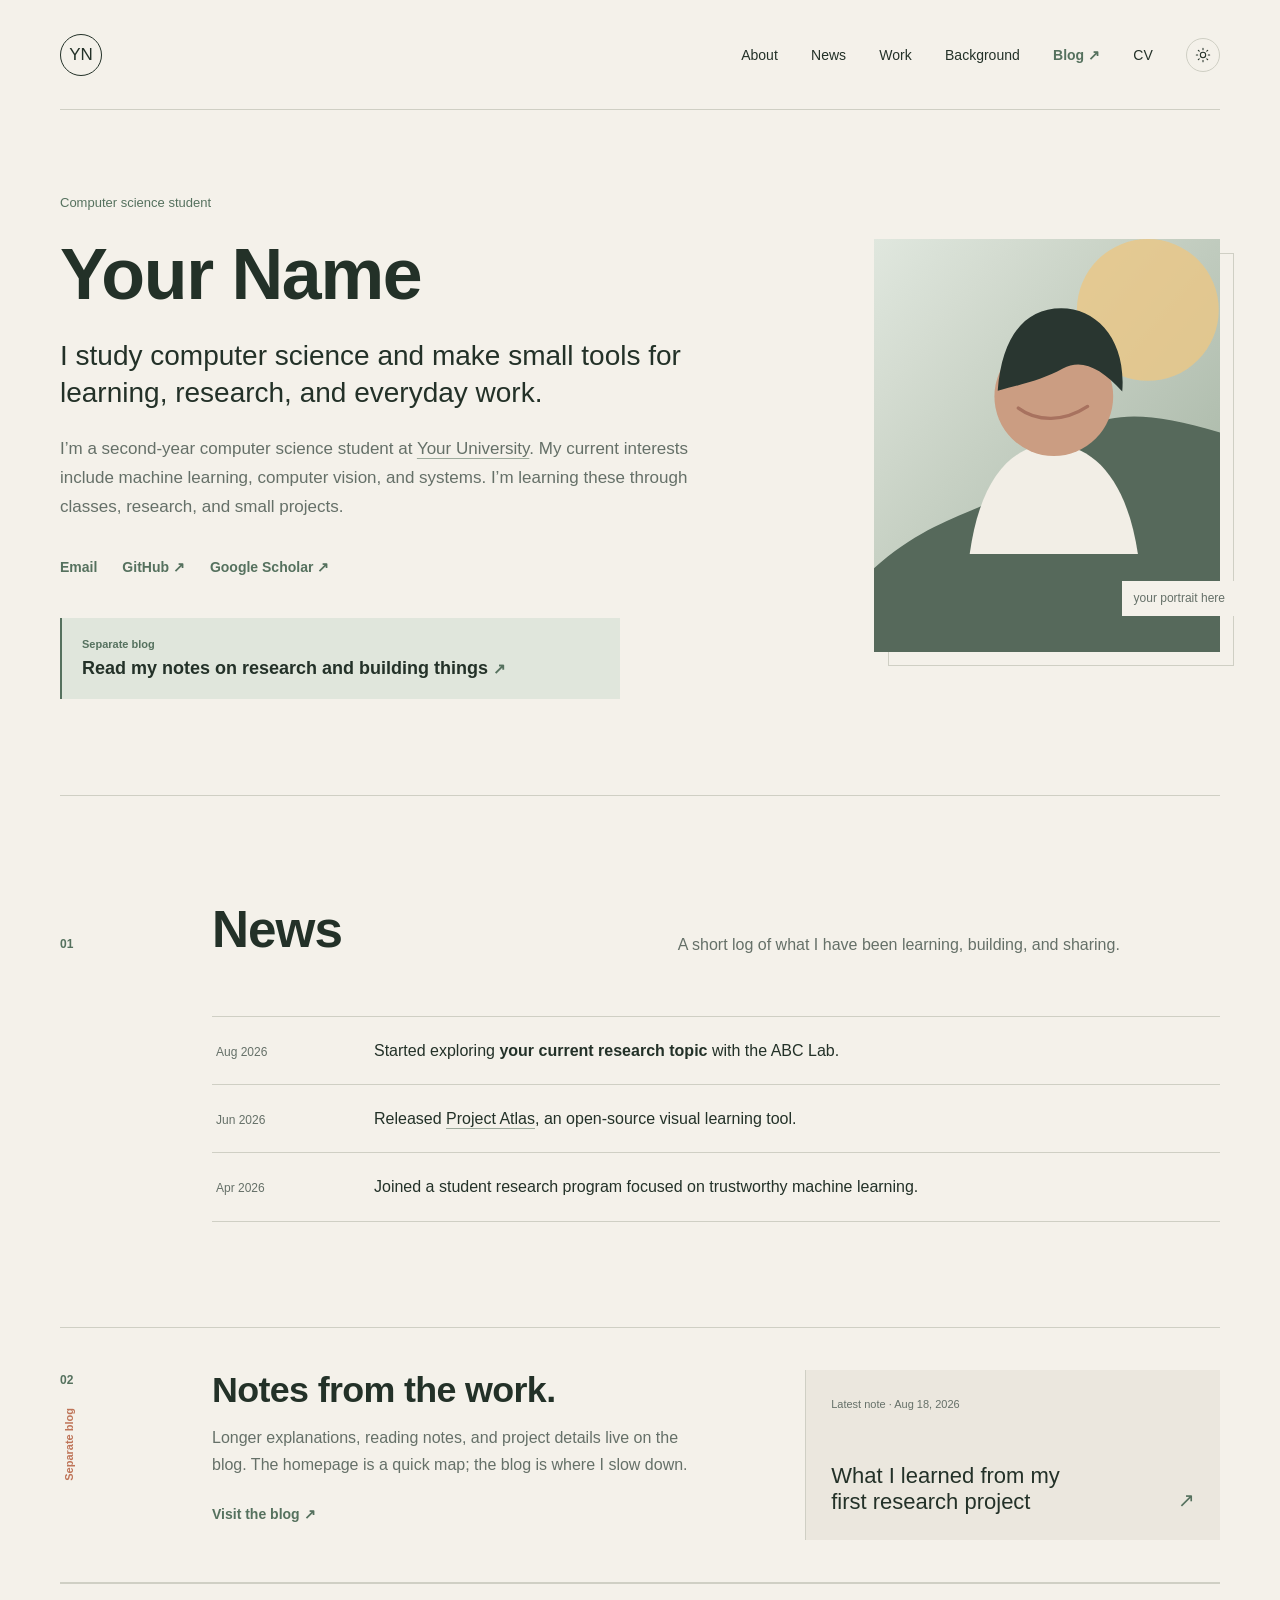
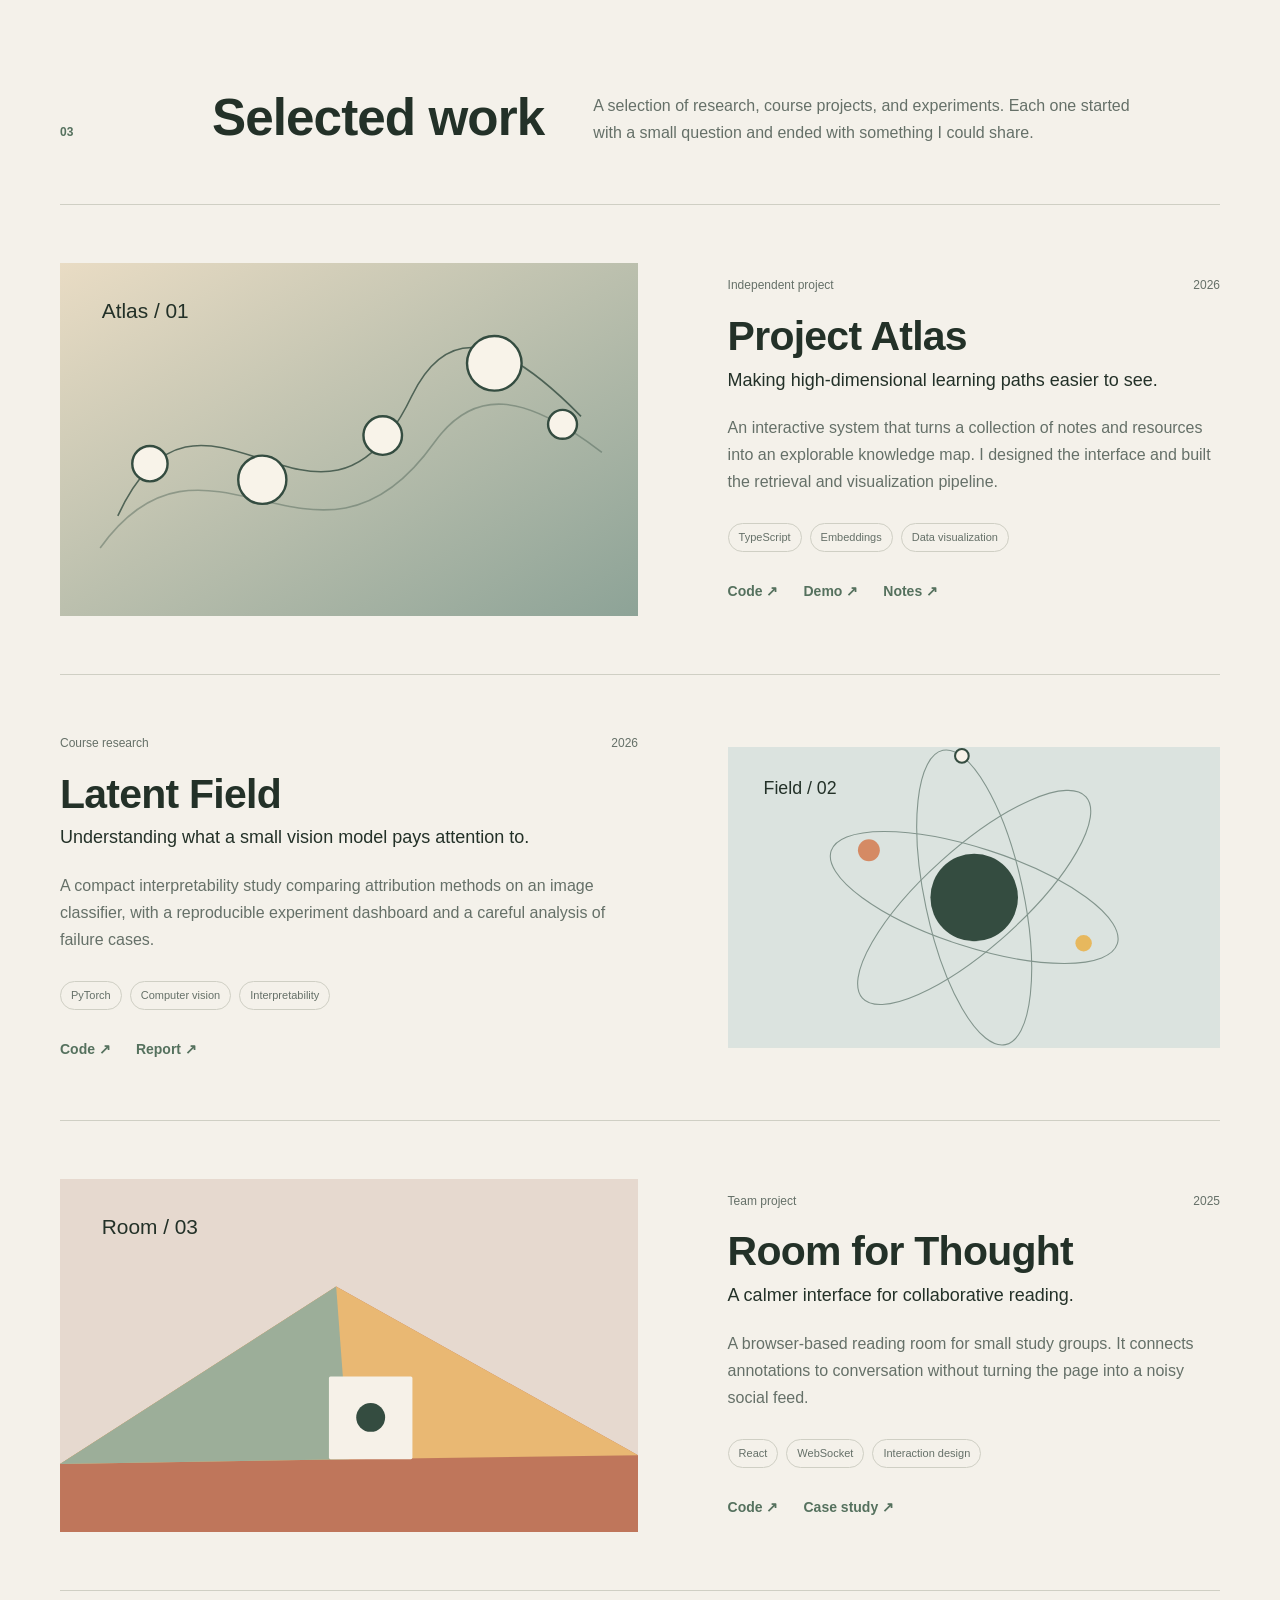
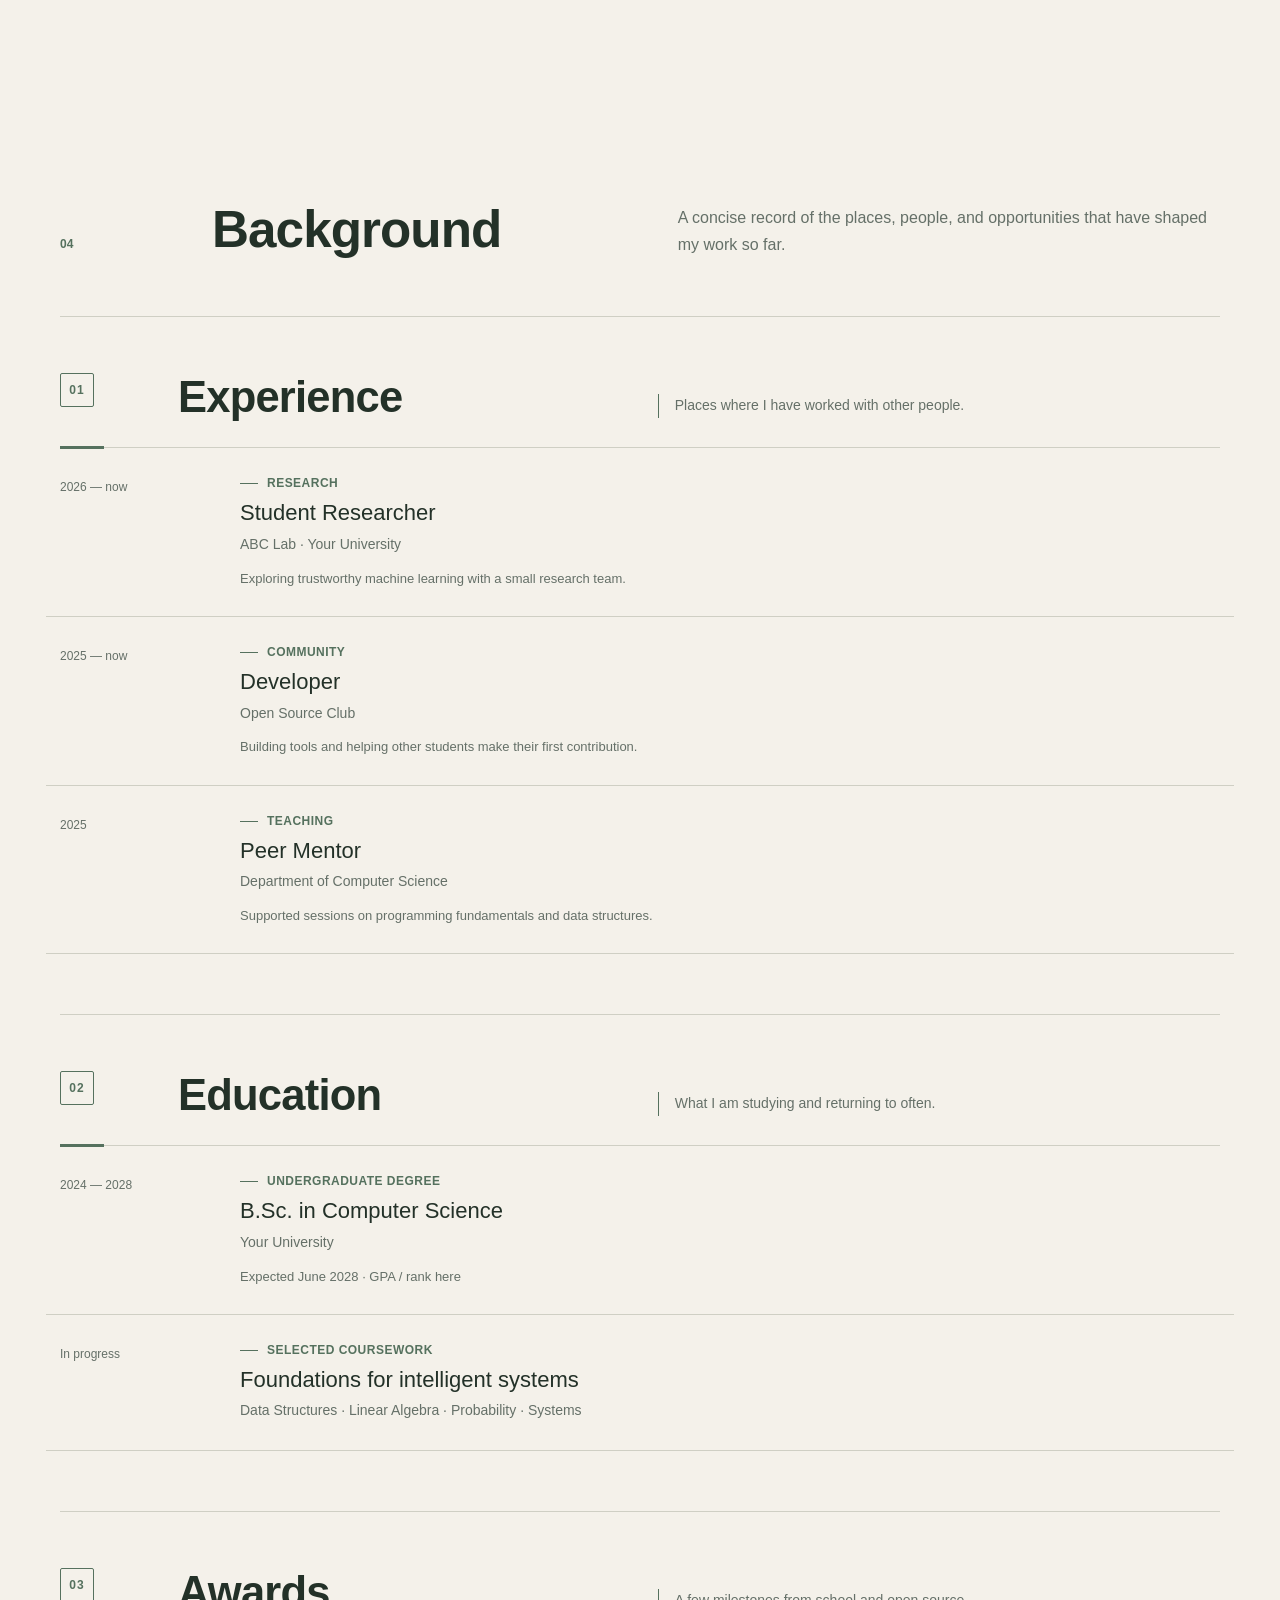
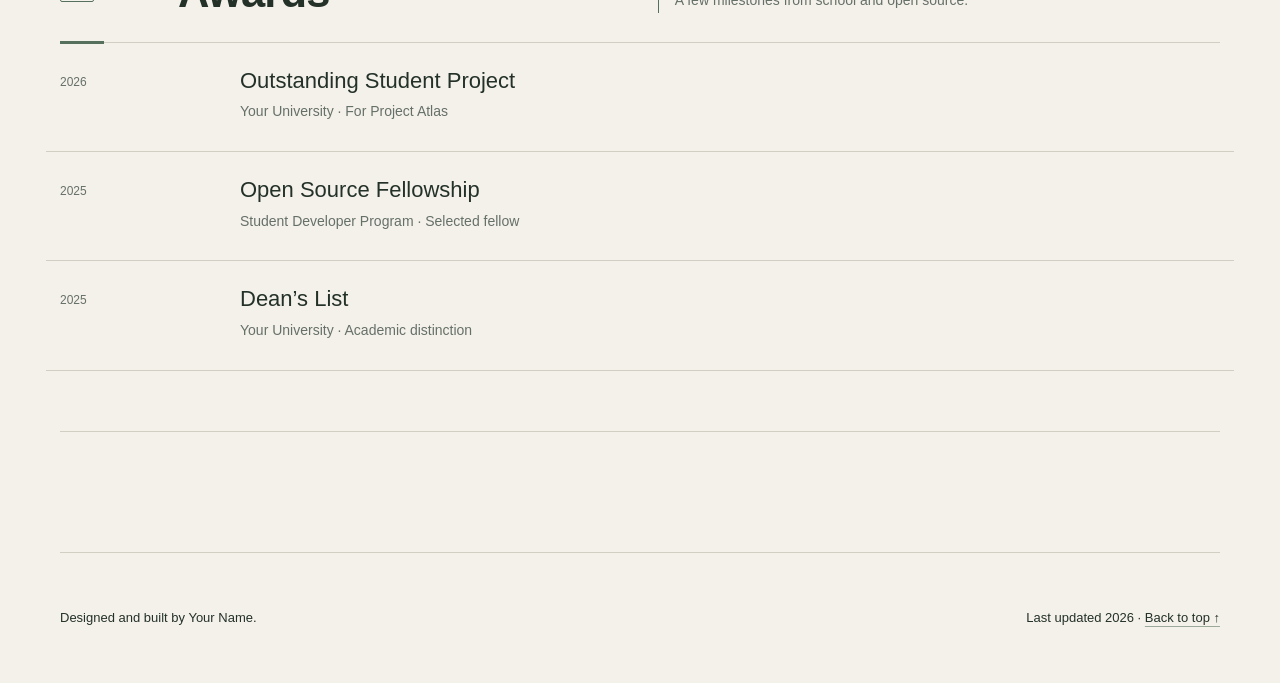
==== commit e08b27a7: "style: use restrained sans typography" ====
--- a/index.html
+++ b/index.html
@@ -10,7 +10,7 @@
     <meta name="theme-color" content="#f4f1ea" />
     <title>Your Name · Computer Science</title>
     <link rel="icon" href="assets/favicon.svg" type="image/svg+xml" />
-    <link rel="stylesheet" href="styles.css?v=13" />
+    <link rel="stylesheet" href="styles.css?v=14" />
     <script>
       const savedTheme = localStorage.getItem("theme");
       if (savedTheme === "dark" || savedTheme === "light") {
--- a/styles.css
+++ b/styles.css
@@ -11,8 +11,8 @@
   --art-experience: #d8e2d8;
   --art-education: #e6d9ce;
   --art-awards: #ead9ae;
-  --sans: -apple-system, BlinkMacSystemFont, "Segoe UI", "Noto Sans SC", "PingFang SC", "Microsoft YaHei", Arial, sans-serif;
-  --serif: ui-serif, Georgia, "Noto Serif SC", "Songti SC", "STSong", "SimSun", serif;
+  --sans: "Inter", "Segoe UI", "Helvetica Neue", -apple-system, BlinkMacSystemFont, "Noto Sans SC", "PingFang SC", "Microsoft YaHei", Arial, sans-serif;
+  --serif: "Inter", "Segoe UI", "Helvetica Neue", -apple-system, BlinkMacSystemFont, "Noto Sans SC", "PingFang SC", "Microsoft YaHei", Arial, sans-serif;
 }
 
 :root[data-theme="dark"] {
@@ -267,9 +267,9 @@
 h2,
 h3 {
   font-family: var(--serif);
-  font-weight: 500;
-  line-height: 1.1;
-  letter-spacing: 0;
+  font-weight: 600;
+  line-height: 1.12;
+  letter-spacing: -0.018em;
   color: var(--ink);
 }
 
@@ -281,7 +281,7 @@
 h1 {
   max-width: 760px;
   margin-bottom: 24px;
-  font-size: clamp(50px, 5.8vw, 76px);
+  font-size: clamp(48px, 5.6vw, 72px);
 }
 
 h1 em {
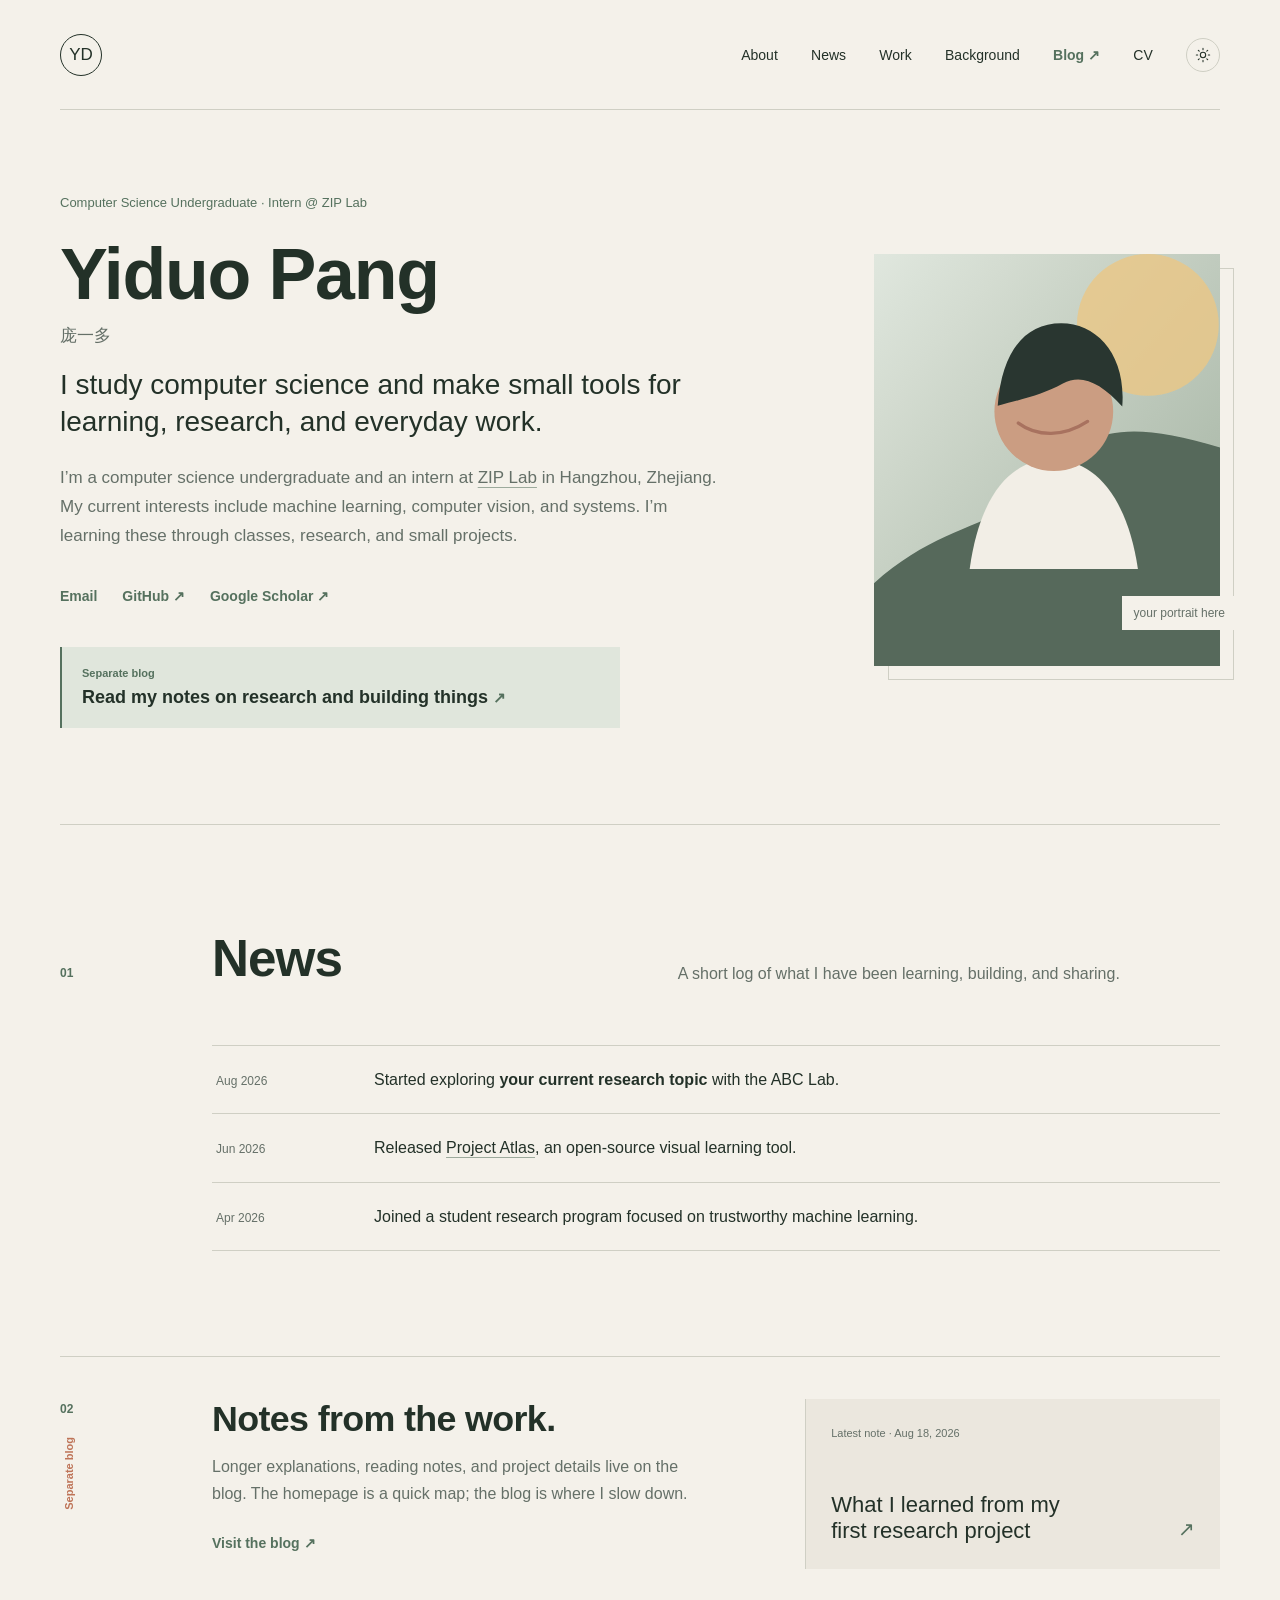
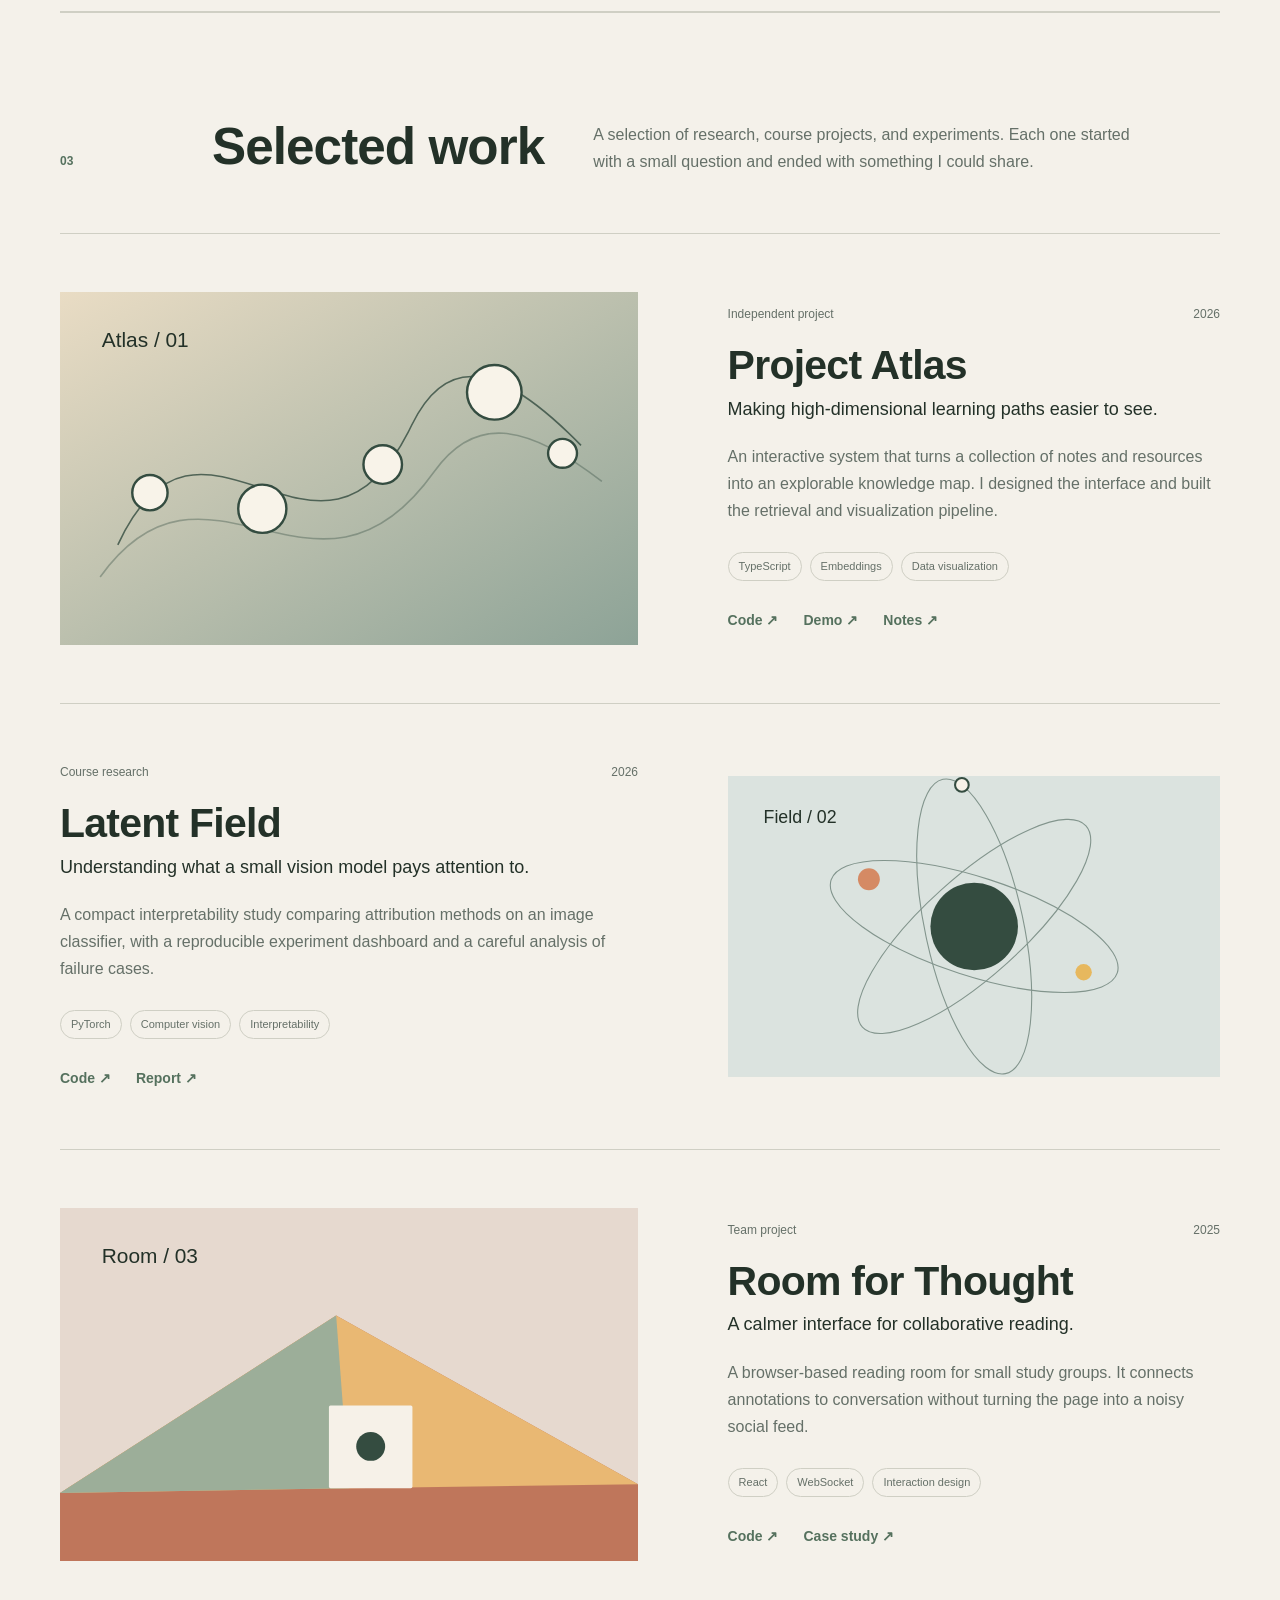
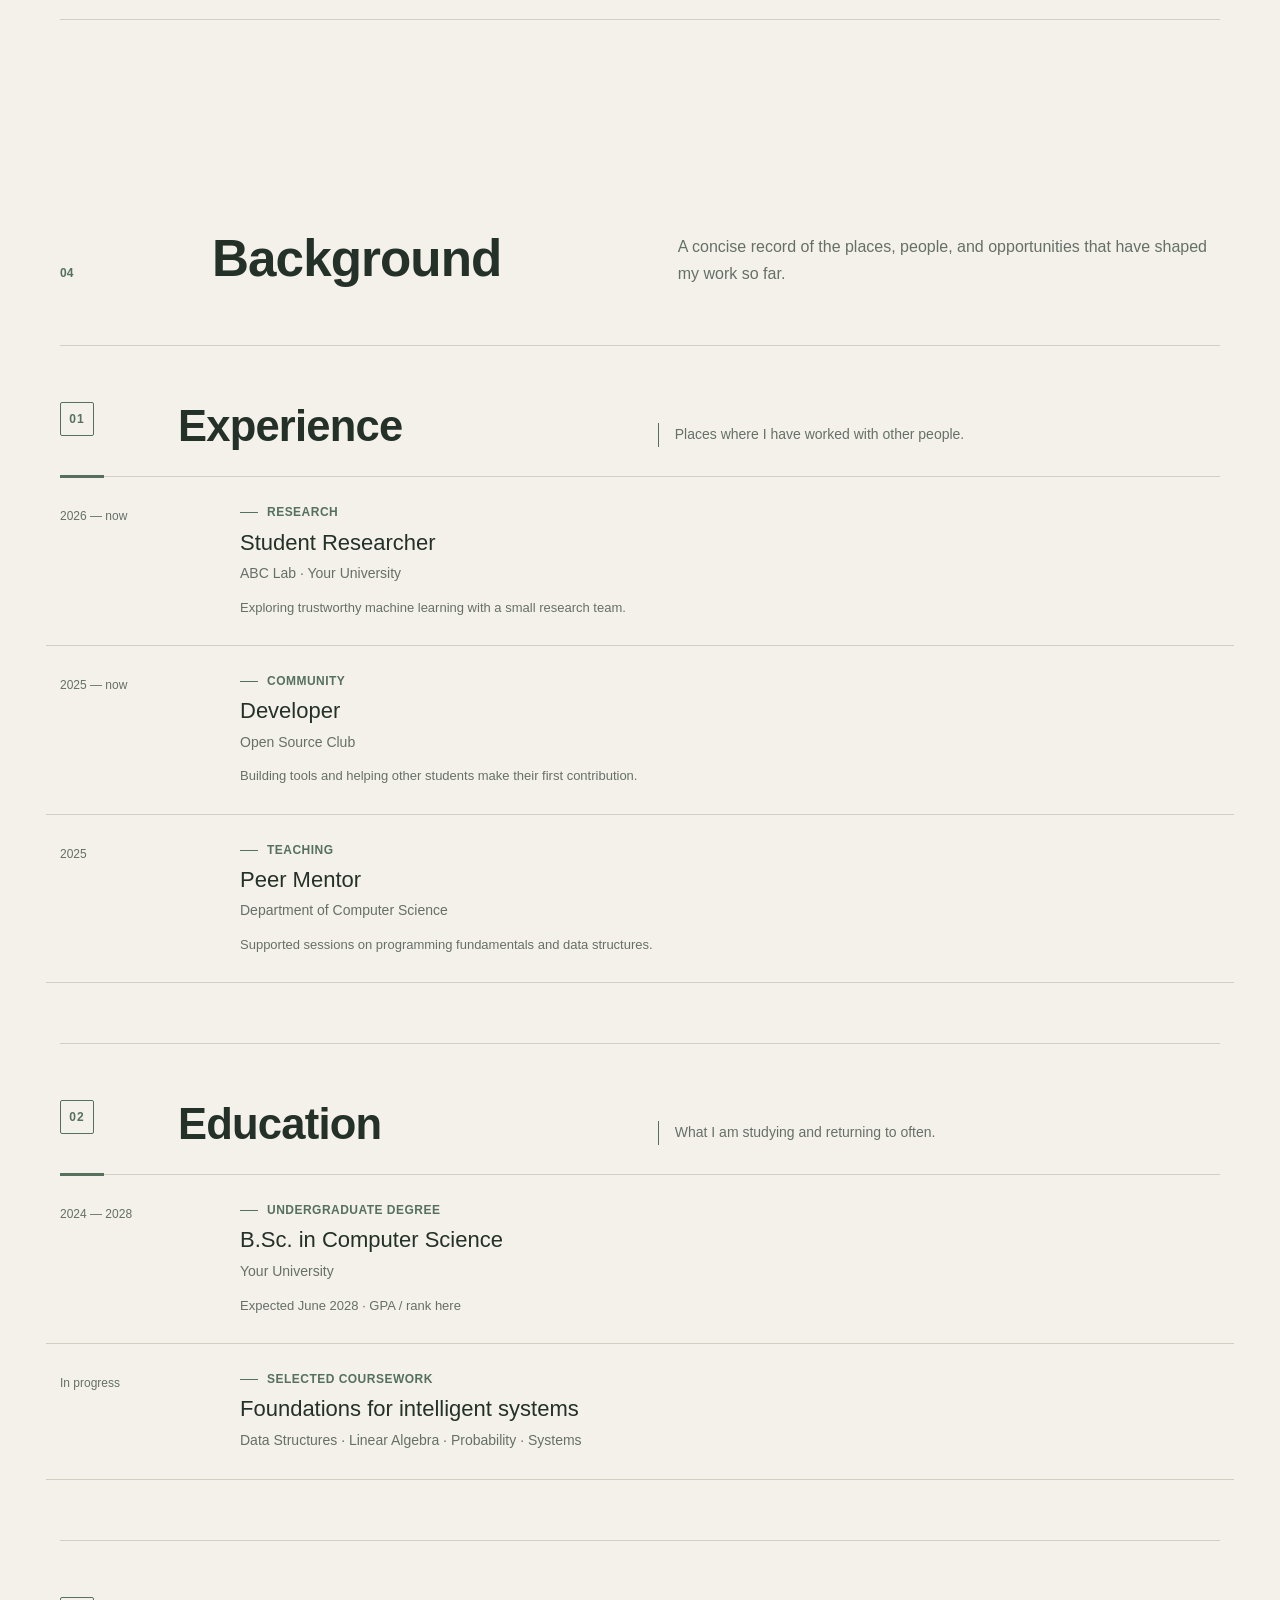
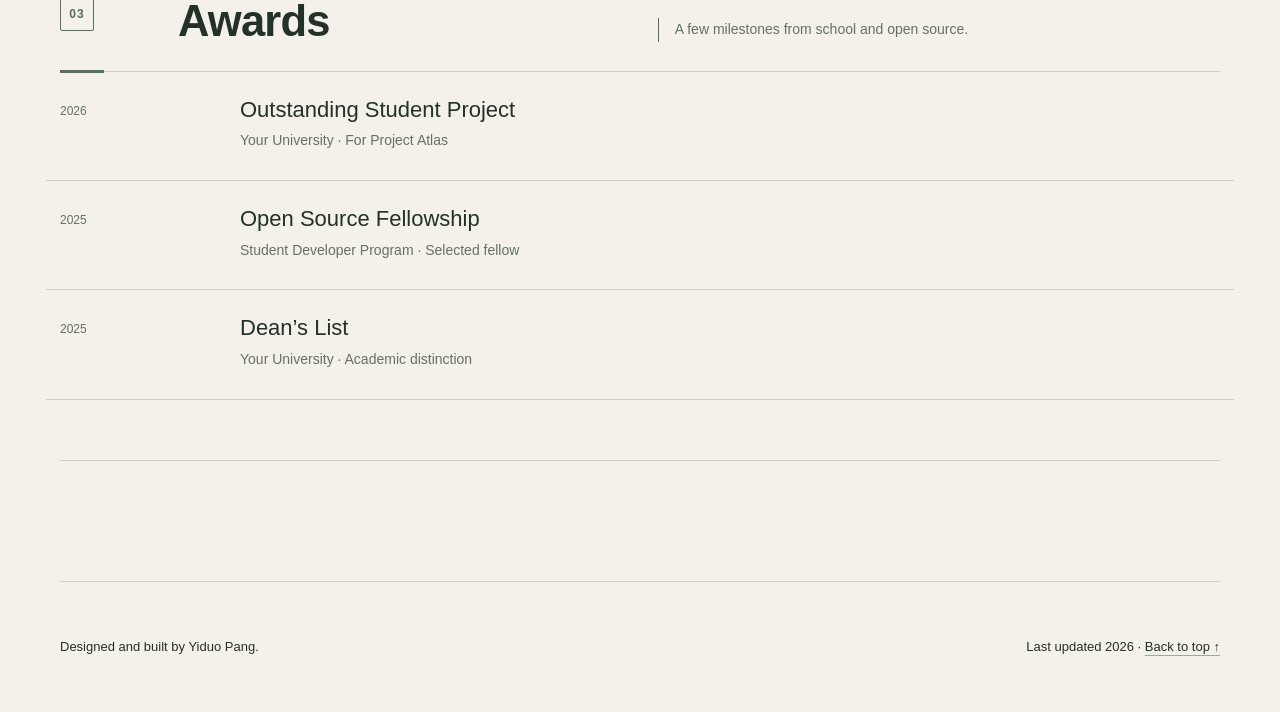
==== commit bb412f2d: "content: add homepage identity details" ====
--- a/index.html
+++ b/index.html
@@ -5,10 +5,10 @@
     <meta name="viewport" content="width=device-width, initial-scale=1.0" />
     <meta
       name="description"
-      content="Personal academic homepage of Your Name, a computer science student interested in intelligent systems and human-centered computing."
+      content="Personal academic homepage of Yiduo Pang, a computer science undergraduate and intern at ZIP Lab."
     />
     <meta name="theme-color" content="#f4f1ea" />
-    <title>Your Name · Computer Science</title>
+    <title>Yiduo Pang · Computer Science</title>
     <link rel="icon" href="assets/favicon.svg" type="image/svg+xml" />
     <link rel="stylesheet" href="styles.css?v=14" />
     <script>
@@ -23,7 +23,7 @@
 
     <header class="site-header wrap">
       <a class="wordmark" href="#top" aria-label="Back to top">
-        <span>YN</span>
+        <span>YD</span>
       </a>
 
       <button class="menu-toggle" type="button" aria-expanded="false" aria-controls="site-nav">
@@ -36,7 +36,7 @@
         <a href="#news">News</a>
         <a href="#work">Work</a>
         <a href="#background">Background</a>
-        <a class="nav-blog" href="https://blog.example.com" target="_blank" rel="noreferrer">Blog ↗</a>
+        <a class="nav-blog" href="https://pyd966.github.io/blog/" target="_blank" rel="noreferrer">Blog ↗</a>
         <a href="assets/cv-placeholder.txt" target="_blank">CV</a>
         <button class="theme-toggle" type="button" aria-label="Switch color theme">
           <svg class="sun-icon" viewBox="0 0 24 24" aria-hidden="true">
@@ -53,24 +53,25 @@
     <main id="main">
       <section id="about" class="hero wrap reveal" aria-labelledby="hero-title">
         <div class="hero-copy">
-          <p class="eyebrow">Computer science student</p>
-          <h1 id="hero-title">Your Name</h1>
+          <p class="eyebrow">Computer Science Undergraduate · Intern @ ZIP Lab</p>
+          <h1 id="hero-title">Yiduo Pang</h1>
+          <p class="hero-name-native">庞一多</p>
           <p class="hero-lead">
             I study computer science and make small tools for learning, research,
             and everyday work.
           </p>
           <p class="hero-detail">
-            I’m a second-year computer science student at
-            <a href="#">Your University</a>. My current interests include machine
-            learning, computer vision, and systems. I’m learning these through
-            classes, research, and small projects.
+            I’m a computer science undergraduate and an intern at
+            <a href="#">ZIP Lab</a> in Hangzhou, Zhejiang. My current interests
+            include machine learning, computer vision, and systems. I’m learning
+            these through classes, research, and small projects.
           </p>
           <div class="hero-links" aria-label="Contact and profiles">
             <a href="mailto:you@example.com">Email</a>
-            <a href="https://github.com/yourname" target="_blank" rel="noreferrer">GitHub ↗</a>
+            <a href="https://github.com/pyd966" target="_blank" rel="noreferrer">GitHub ↗</a>
             <a href="#">Google Scholar ↗</a>
           </div>
-          <a class="hero-blog-link" href="https://blog.example.com" target="_blank" rel="noreferrer">
+          <a class="hero-blog-link" href="https://pyd966.github.io/blog/" target="_blank" rel="noreferrer">
             <span class="hero-blog-kicker">Separate blog</span>
             <span class="hero-blog-title">Read my notes on research and building things <span aria-hidden="true">↗</span></span>
           </a>
@@ -130,9 +131,9 @@
             Longer explanations, reading notes, and project details live on the blog.
             The homepage is a quick map; the blog is where I slow down.
           </p>
-          <a class="blog-feature-link" href="https://blog.example.com" target="_blank" rel="noreferrer">Visit the blog ↗</a>
-        </div>
-        <a class="blog-latest" href="https://blog.example.com" target="_blank" rel="noreferrer">
+          <a class="blog-feature-link" href="https://pyd966.github.io/blog/" target="_blank" rel="noreferrer">Visit the blog ↗</a>
+        </div>
+        <a class="blog-latest" href="https://pyd966.github.io/blog/" target="_blank" rel="noreferrer">
           <span class="blog-latest-meta">Latest note · Aug 18, 2026</span>
           <strong>What I learned from my first research project</strong>
           <span class="blog-latest-arrow" aria-hidden="true">↗</span>
@@ -331,7 +332,7 @@
     </main>
 
     <footer class="site-footer wrap">
-      <p>Designed and built by Your Name.</p>
+      <p>Designed and built by Yiduo Pang.</p>
       <p>Last updated <span id="current-year">2026</span> · <a href="#top">Back to top ↑</a></p>
     </footer>
 
--- a/styles.css
+++ b/styles.css
@@ -284,6 +284,13 @@
   font-size: clamp(48px, 5.6vw, 72px);
 }
 
+.hero-name-native {
+  margin: -13px 0 20px;
+  color: var(--muted);
+  font-size: 17px;
+  line-height: 1.3;
+}
+
 h1 em {
   color: var(--accent);
   font-weight: 400;
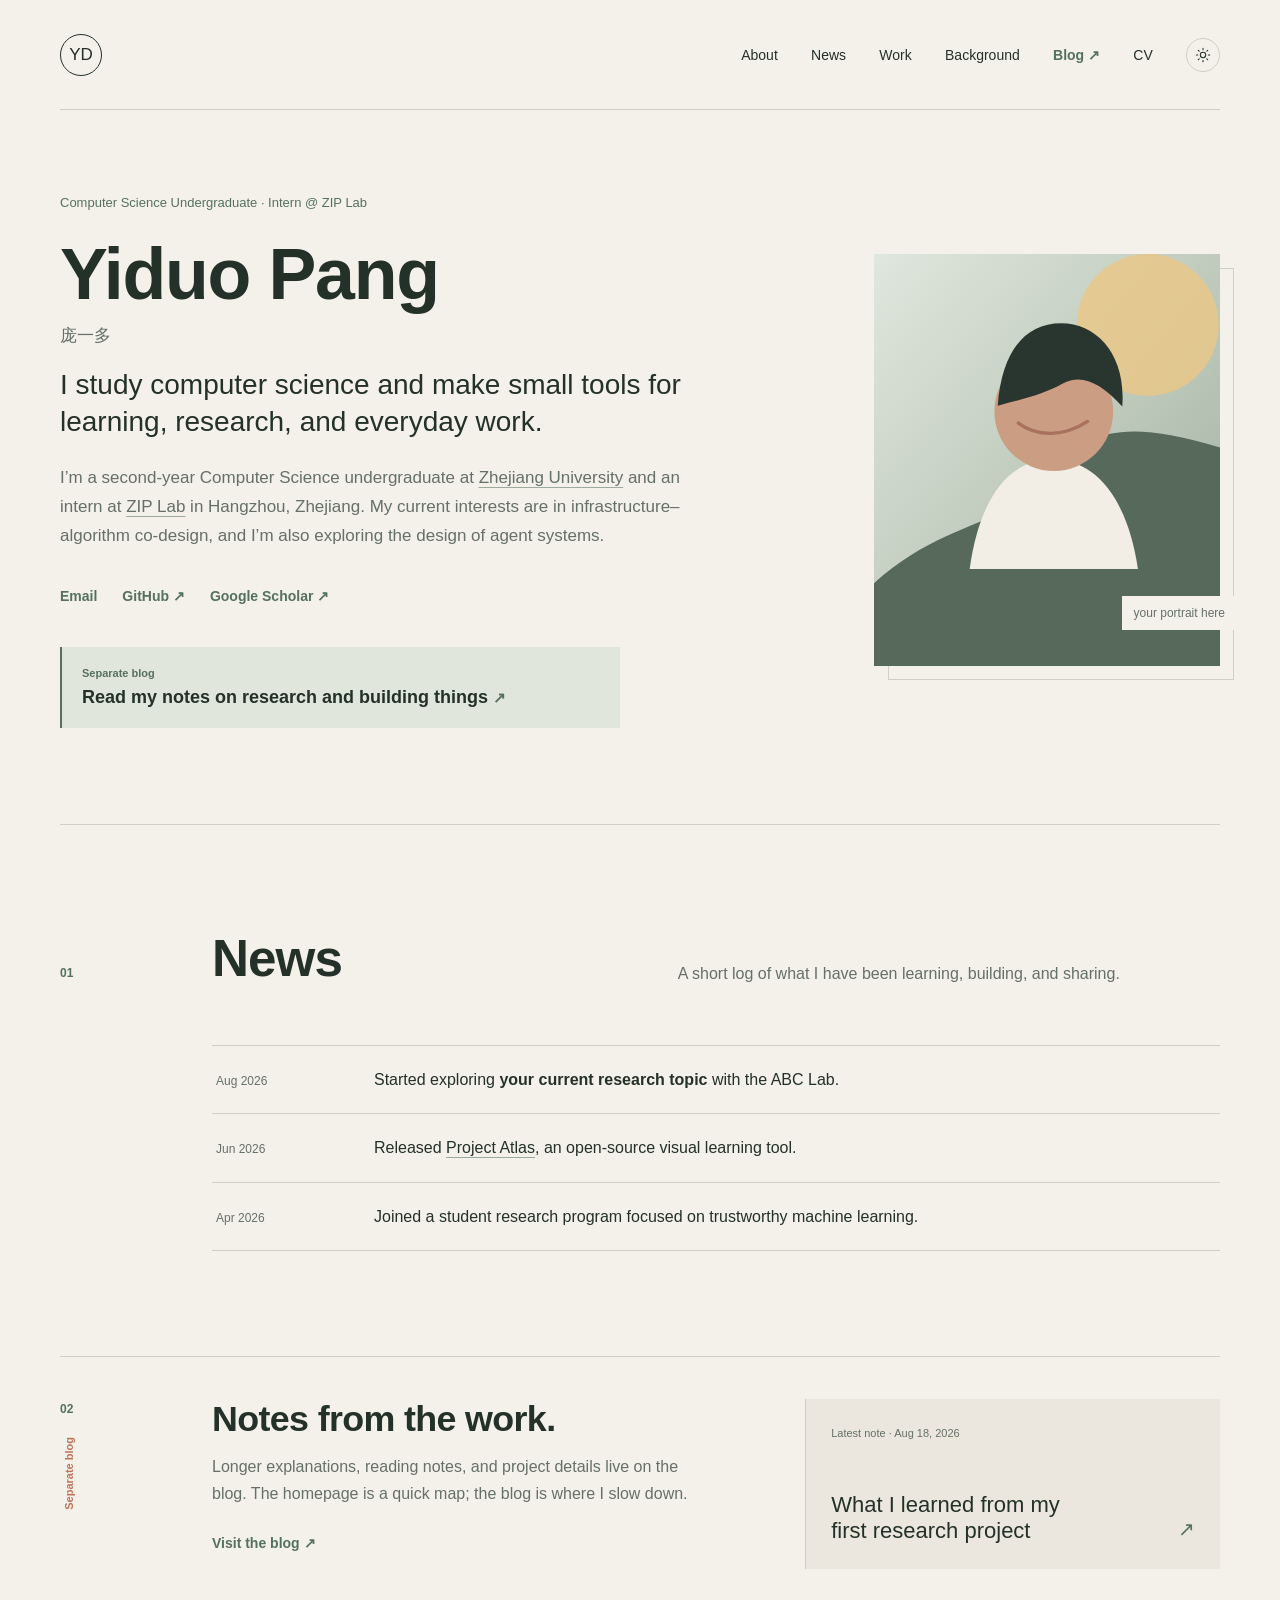
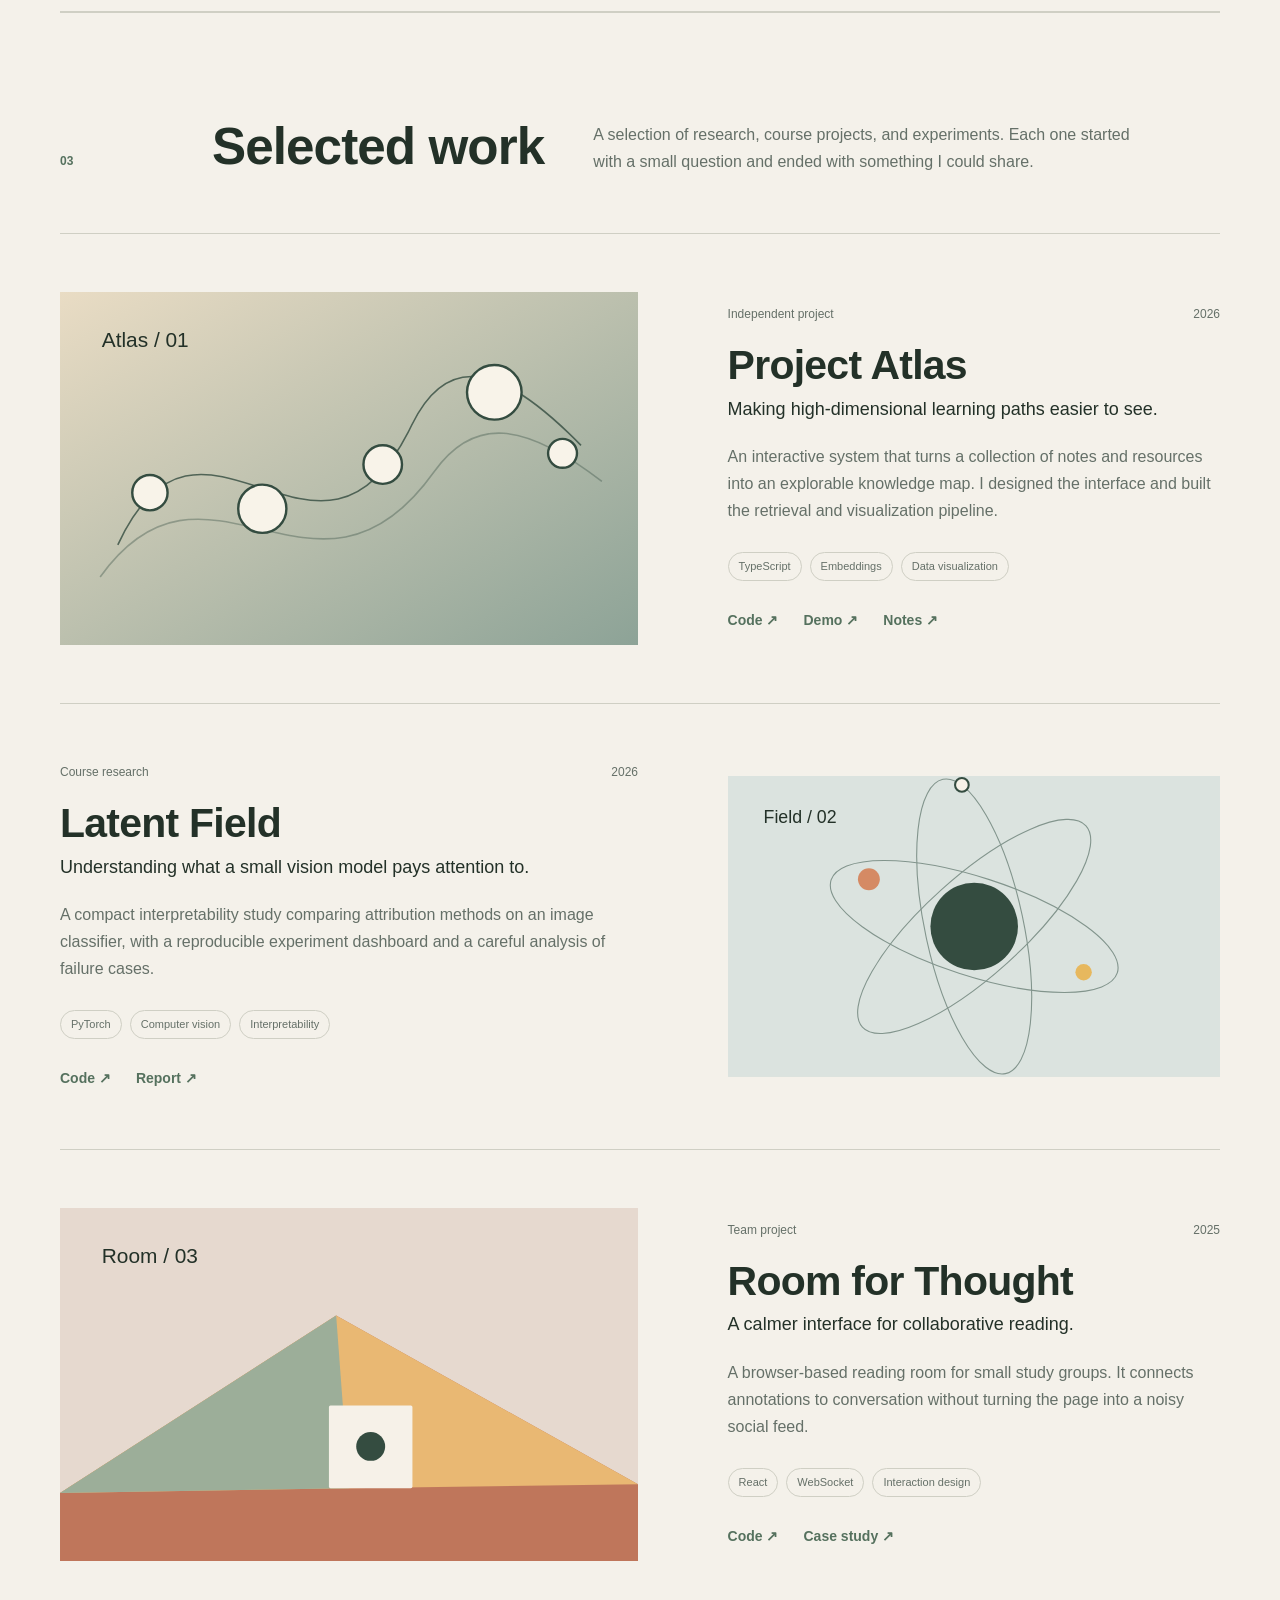
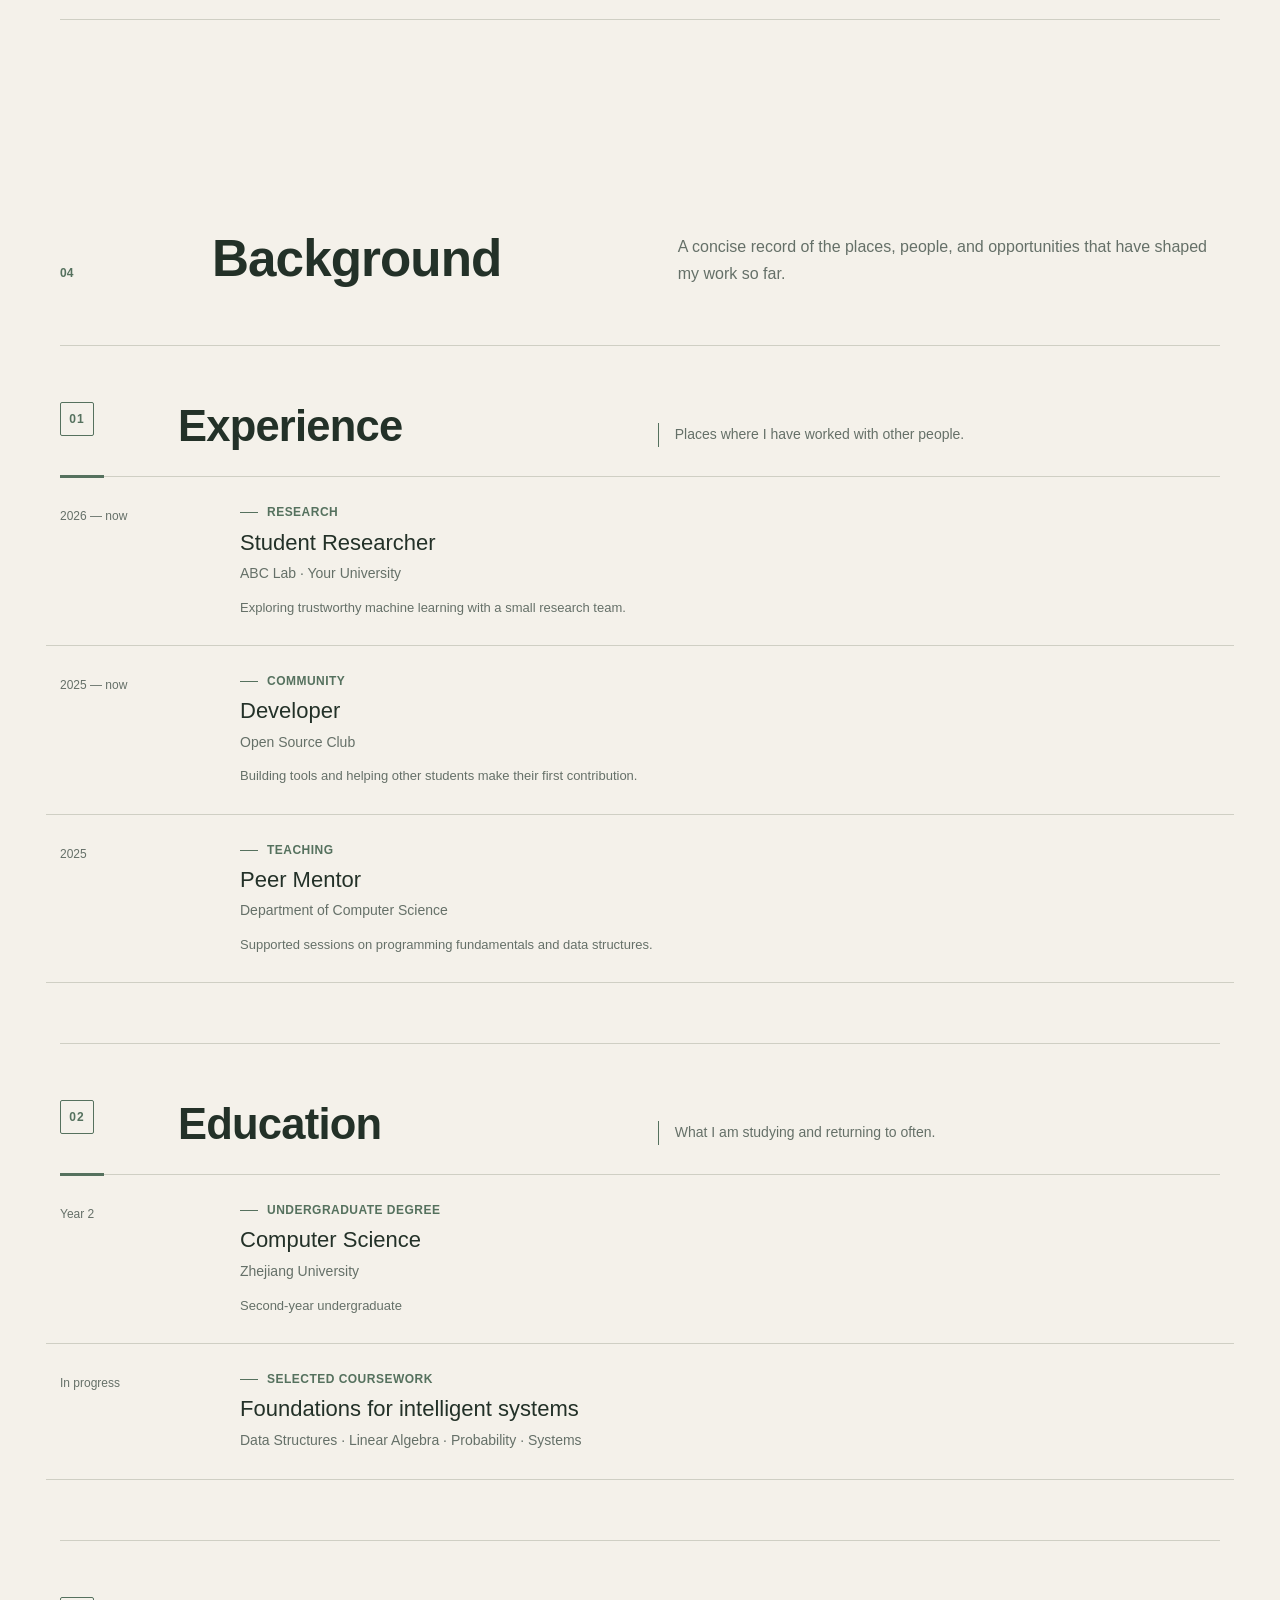
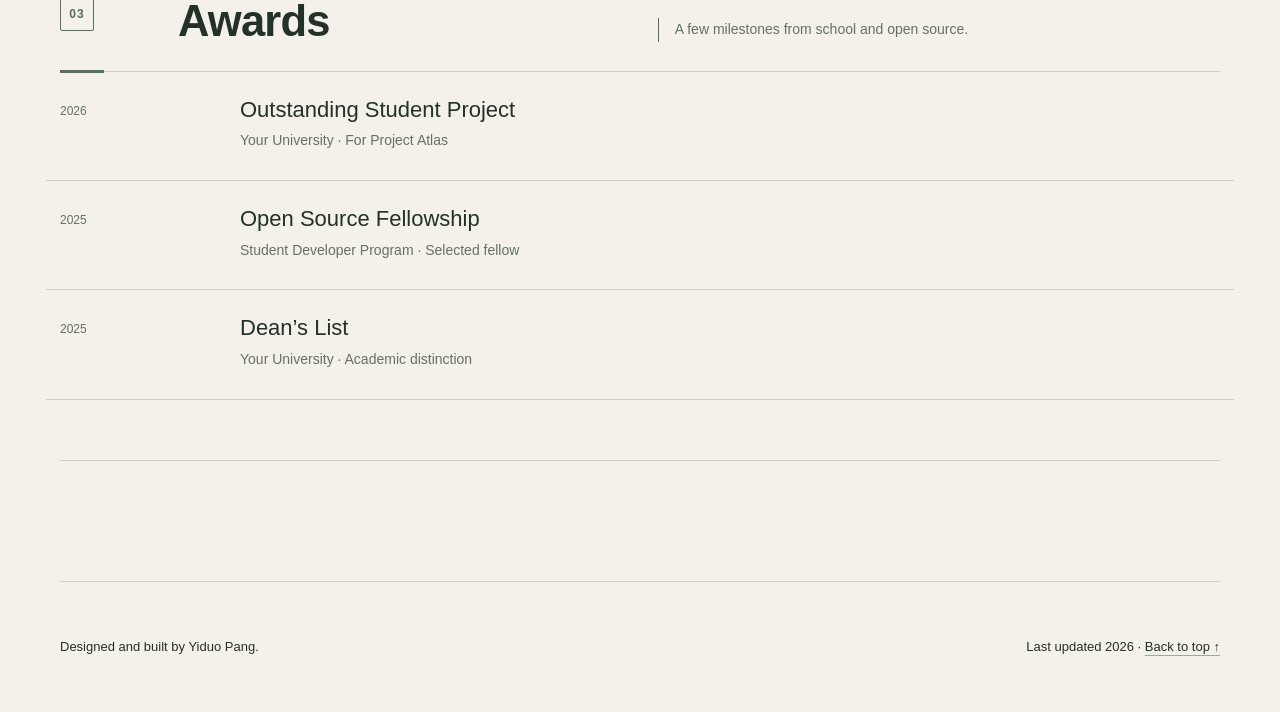
==== commit 0b89169b: "content: add education and research interests" ====
--- a/index.html
+++ b/index.html
@@ -5,7 +5,7 @@
     <meta name="viewport" content="width=device-width, initial-scale=1.0" />
     <meta
       name="description"
-      content="Personal academic homepage of Yiduo Pang, a computer science undergraduate and intern at ZIP Lab."
+      content="Personal academic homepage of Yiduo Pang, a computer science undergraduate at Zhejiang University and intern at ZIP Lab."
     />
     <meta name="theme-color" content="#f4f1ea" />
     <title>Yiduo Pang · Computer Science</title>
@@ -61,10 +61,11 @@
             and everyday work.
           </p>
           <p class="hero-detail">
-            I’m a computer science undergraduate and an intern at
-            <a href="#">ZIP Lab</a> in Hangzhou, Zhejiang. My current interests
-            include machine learning, computer vision, and systems. I’m learning
-            these through classes, research, and small projects.
+            I’m a second-year Computer Science undergraduate at
+            <a href="https://www.zju.edu.cn/english/" target="_blank" rel="noreferrer">Zhejiang University</a>
+            and an intern at <a href="#">ZIP Lab</a> in Hangzhou, Zhejiang. My
+            current interests are in infrastructure–algorithm co-design, and I’m
+            also exploring the design of agent systems.
           </p>
           <div class="hero-links" aria-label="Contact and profiles">
             <a href="mailto:you@example.com">Email</a>
@@ -305,8 +306,8 @@
             </div>
             <div class="cv-rows">
               <article class="cv-row cv-education-row">
-                <time>2024 — 2028</time>
-                <div><p class="cv-row-label">Undergraduate degree</p><h4>B.Sc. in Computer Science</h4><p>Your University</p><small>Expected June 2028 · GPA / rank here</small></div>
+                <time>Year 2</time>
+                <div><p class="cv-row-label">Undergraduate degree</p><h4>Computer Science</h4><p>Zhejiang University</p><small>Second-year undergraduate</small></div>
               </article>
               <article class="cv-row cv-education-row">
                 <time>In progress</time>
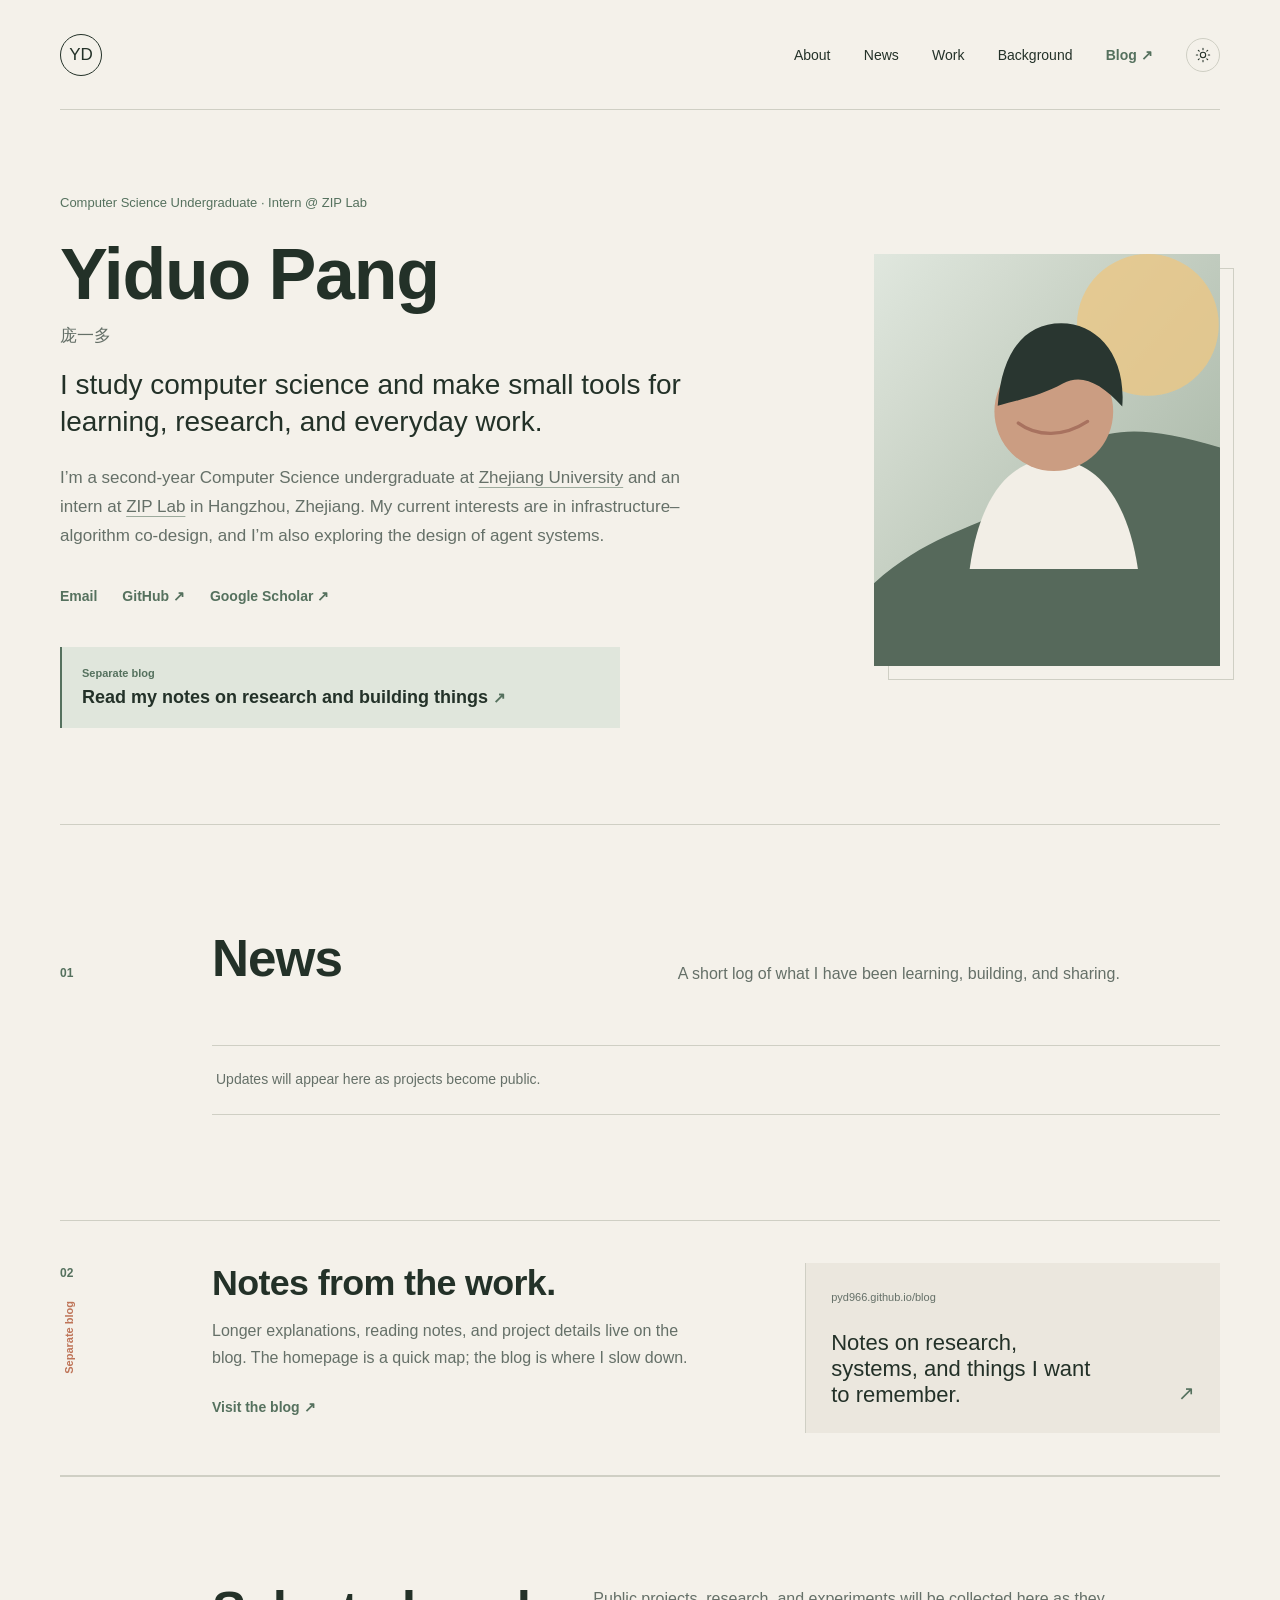
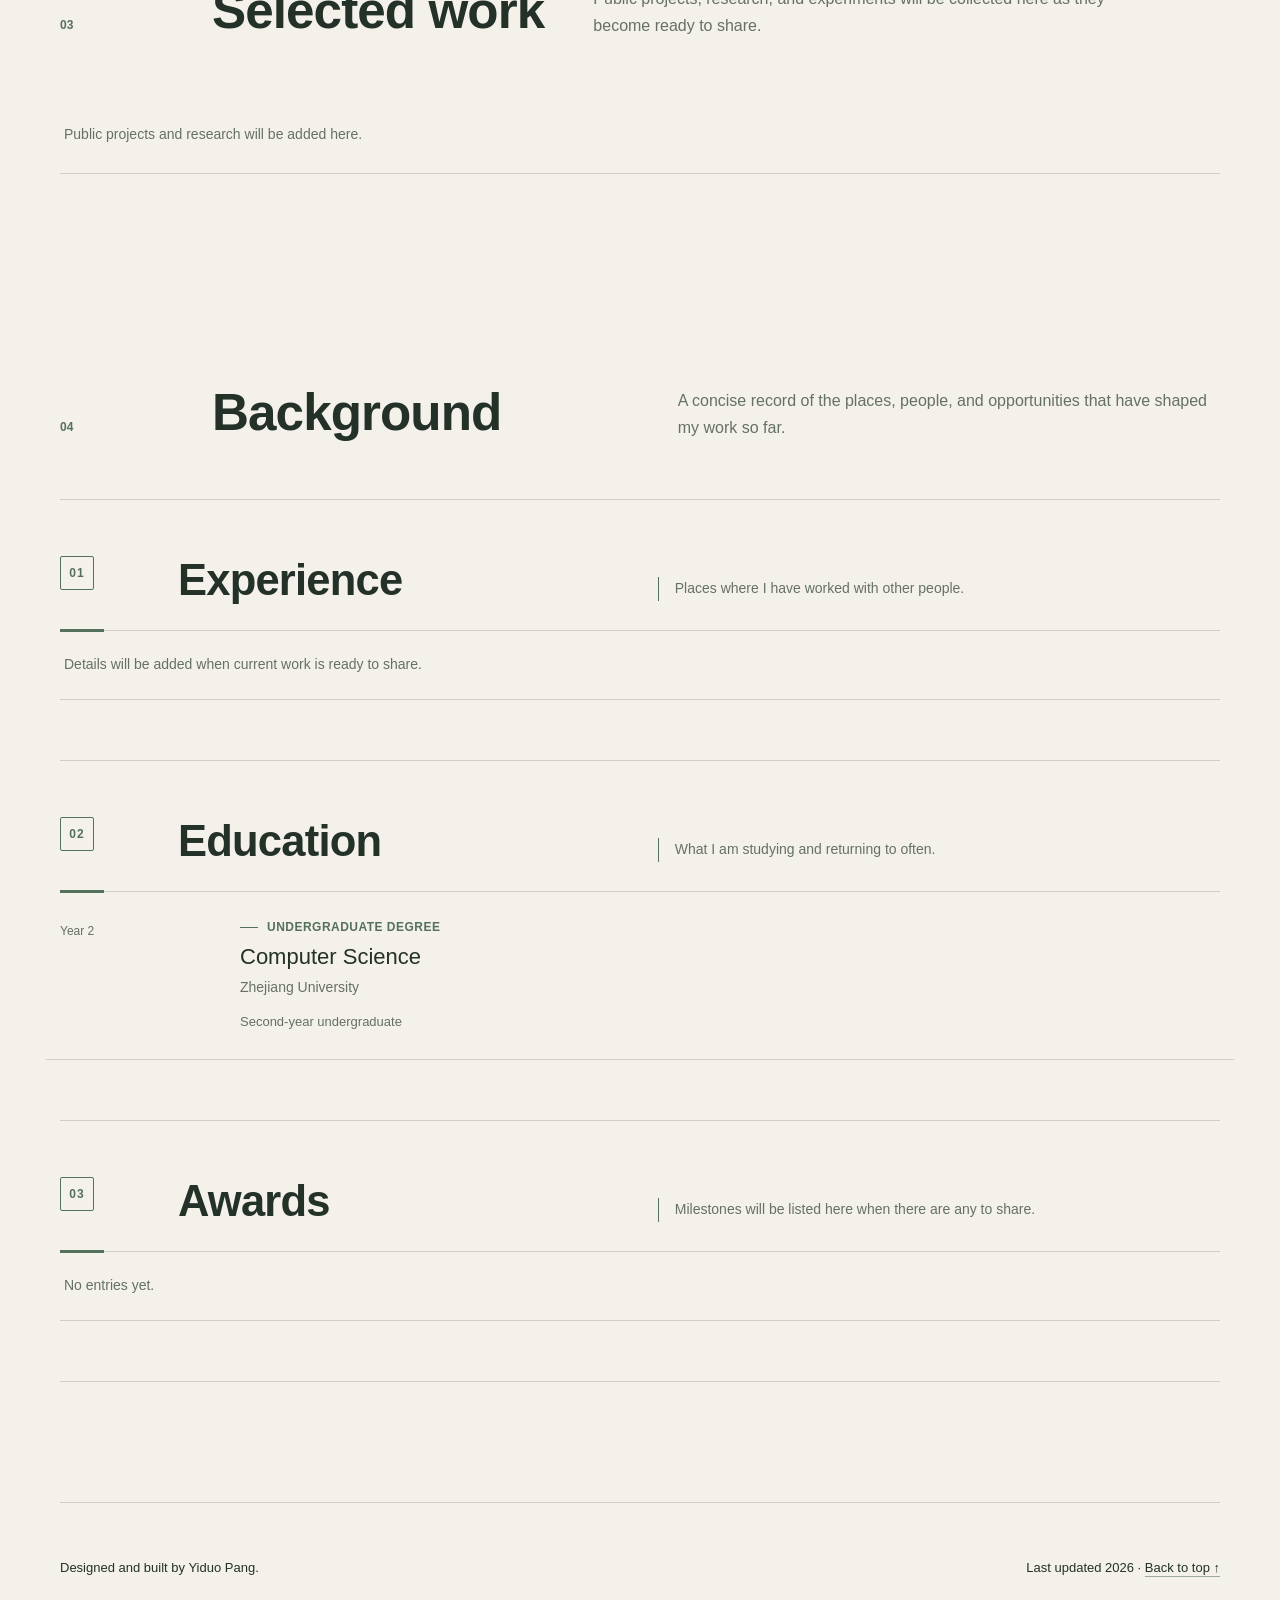
==== commit e47a08ba: "content: remove homepage placeholder entries" ====
--- a/index.html
+++ b/index.html
@@ -10,7 +10,7 @@
     <meta name="theme-color" content="#f4f1ea" />
     <title>Yiduo Pang · Computer Science</title>
     <link rel="icon" href="assets/favicon.svg" type="image/svg+xml" />
-    <link rel="stylesheet" href="styles.css?v=14" />
+    <link rel="stylesheet" href="styles.css?v=15" />
     <script>
       const savedTheme = localStorage.getItem("theme");
       if (savedTheme === "dark" || savedTheme === "light") {
@@ -37,7 +37,6 @@
         <a href="#work">Work</a>
         <a href="#background">Background</a>
         <a class="nav-blog" href="https://pyd966.github.io/blog/" target="_blank" rel="noreferrer">Blog ↗</a>
-        <a href="assets/cv-placeholder.txt" target="_blank">CV</a>
         <button class="theme-toggle" type="button" aria-label="Switch color theme">
           <svg class="sun-icon" viewBox="0 0 24 24" aria-hidden="true">
             <circle cx="12" cy="12" r="4"></circle>
@@ -63,14 +62,14 @@
           <p class="hero-detail">
             I’m a second-year Computer Science undergraduate at
             <a href="https://www.zju.edu.cn/english/" target="_blank" rel="noreferrer">Zhejiang University</a>
-            and an intern at <a href="#">ZIP Lab</a> in Hangzhou, Zhejiang. My
+            and an intern at <a href="https://ziplab.co/" target="_blank" rel="noreferrer">ZIP Lab</a> in Hangzhou, Zhejiang. My
             current interests are in infrastructure–algorithm co-design, and I’m
             also exploring the design of agent systems.
           </p>
           <div class="hero-links" aria-label="Contact and profiles">
-            <a href="mailto:you@example.com">Email</a>
+            <a href="mailto:pyd966@gmail.com">Email</a>
             <a href="https://github.com/pyd966" target="_blank" rel="noreferrer">GitHub ↗</a>
-            <a href="#">Google Scholar ↗</a>
+            <a href="https://scholar.google.com/citations?user=7Elq3lYAAAAJ" target="_blank" rel="noreferrer">Google Scholar ↗</a>
           </div>
           <a class="hero-blog-link" href="https://pyd966.github.io/blog/" target="_blank" rel="noreferrer">
             <span class="hero-blog-kicker">Separate blog</span>
@@ -78,9 +77,9 @@
           </a>
         </div>
 
-        <div class="portrait" aria-label="Replace this illustration with your portrait">
+        <div class="portrait" aria-label="Abstract portrait illustration">
           <svg viewBox="0 0 420 500" role="img" aria-labelledby="portrait-title">
-            <title id="portrait-title">Abstract portrait placeholder</title>
+            <title id="portrait-title">Abstract portrait illustration</title>
             <defs>
               <linearGradient id="portrait-bg" x1="0" y1="0" x2="1" y2="1">
                 <stop offset="0" stop-color="#dfe8dc" />
@@ -95,7 +94,6 @@
             <path d="M150 184c5-66 33-100 77-100 43 0 79 38 74 101-27-30-50-40-72-28-24 13-45 18-79 27Z" fill="#26372f" />
             <path d="M175 205c23 17 55 17 84-2" fill="none" stroke="#b36f58" stroke-width="4" stroke-linecap="round" />
           </svg>
-          <span class="portrait-note">your portrait here</span>
         </div>
       </section>
 
@@ -106,18 +104,7 @@
           <p>A short log of what I have been learning, building, and sharing.</p>
         </div>
         <div class="news-list">
-          <article>
-            <time datetime="2026-08">Aug 2026</time>
-            <p>Started exploring <strong>your current research topic</strong> with the ABC Lab.</p>
-          </article>
-          <article>
-            <time datetime="2026-06">Jun 2026</time>
-            <p>Released <a href="#project-one">Project Atlas</a>, an open-source visual learning tool.</p>
-          </article>
-          <article>
-            <time datetime="2026-04">Apr 2026</time>
-            <p>Joined a student research program focused on trustworthy machine learning.</p>
-          </article>
+          <p class="empty-state">Updates will appear here as projects become public.</p>
         </div>
       </section>
 
@@ -135,8 +122,8 @@
           <a class="blog-feature-link" href="https://pyd966.github.io/blog/" target="_blank" rel="noreferrer">Visit the blog ↗</a>
         </div>
         <a class="blog-latest" href="https://pyd966.github.io/blog/" target="_blank" rel="noreferrer">
-          <span class="blog-latest-meta">Latest note · Aug 18, 2026</span>
-          <strong>What I learned from my first research project</strong>
+          <span class="blog-latest-meta">pyd966.github.io/blog</span>
+          <strong>Notes on research, systems, and things I want to remember.</strong>
           <span class="blog-latest-arrow" aria-hidden="true">↗</span>
         </a>
       </section>
@@ -144,127 +131,17 @@
       <section id="work" class="section wrap reveal" aria-labelledby="work-title">
         <div class="section-heading work-heading">
           <div>
-          <p class="section-index">03</p>
+            <p class="section-index">03</p>
             <h2 id="work-title">Selected work</h2>
           </div>
           <p>
-            A selection of research, course projects, and experiments. Each one
-            started with a small question and ended with something I could share.
+            Public projects, research, and experiments will be collected here as
+            they become ready to share.
           </p>
         </div>
 
         <div class="project-list">
-          <article id="project-one" class="project">
-            <div class="project-visual visual-atlas" aria-hidden="true">
-              <svg viewBox="0 0 720 440">
-                <defs>
-                  <linearGradient id="atlas-bg" x1="0" y1="0" x2="1" y2="1">
-                    <stop offset="0" stop-color="#e9dcc4" />
-                    <stop offset="1" stop-color="#8da397" />
-                  </linearGradient>
-                </defs>
-                <rect width="720" height="440" fill="url(#atlas-bg)" />
-                <g fill="none" stroke="#344c40" stroke-width="2" opacity=".8">
-                  <path d="M72 315C177 87 324 404 438 166c47-97 118-70 211 25" />
-                  <path d="M50 355C184 168 320 429 466 224c49-69 112-63 209 12" opacity=".45" />
-                </g>
-                <g fill="#f8f3e9" stroke="#344c40" stroke-width="3">
-                  <circle cx="112" cy="250" r="22" /><circle cx="252" cy="270" r="30" />
-                  <circle cx="402" cy="215" r="24" /><circle cx="541" cy="125" r="34" />
-                  <circle cx="626" cy="201" r="18" />
-                </g>
-                <text x="52" y="68" fill="currentColor" font-size="26" font-family="sans-serif">Atlas / 01</text>
-              </svg>
-            </div>
-            <div class="project-copy">
-              <div class="project-meta">
-                <span>Independent project</span><span>2026</span>
-              </div>
-              <h3>Project Atlas</h3>
-              <p class="project-subtitle">Making high-dimensional learning paths easier to see.</p>
-              <p>
-                An interactive system that turns a collection of notes and resources
-                into an explorable knowledge map. I designed the interface and built
-                the retrieval and visualization pipeline.
-              </p>
-              <ul class="tag-list" aria-label="Technologies">
-                <li>TypeScript</li><li>Embeddings</li><li>Data visualization</li>
-              </ul>
-              <div class="project-links">
-                <a href="#">Code ↗</a><a href="#">Demo ↗</a><a href="#">Notes ↗</a>
-              </div>
-            </div>
-          </article>
-
-          <article class="project project-reverse">
-            <div class="project-visual visual-field" aria-hidden="true">
-              <svg viewBox="0 0 720 440">
-                <rect width="720" height="440" fill="#dbe3df" />
-                <g transform="translate(360 220)">
-                  <g fill="none" stroke="#536b61" stroke-width="1.6" opacity=".65">
-                    <ellipse rx="220" ry="72" transform="rotate(18)" />
-                    <ellipse rx="220" ry="72" transform="rotate(78)" />
-                    <ellipse rx="220" ry="72" transform="rotate(138)" />
-                  </g>
-                  <circle r="64" fill="#344c40" />
-                  <circle cx="-154" cy="-69" r="16" fill="#d58a64" />
-                  <circle cx="160" cy="67" r="12" fill="#e7b85e" />
-                  <circle cx="-18" cy="-207" r="10" fill="#f7f2e8" stroke="#344c40" stroke-width="3" />
-                </g>
-                <text x="52" y="68" fill="currentColor" font-size="26" font-family="sans-serif">Field / 02</text>
-              </svg>
-            </div>
-            <div class="project-copy">
-              <div class="project-meta">
-                <span>Course research</span><span>2026</span>
-              </div>
-              <h3>Latent Field</h3>
-              <p class="project-subtitle">Understanding what a small vision model pays attention to.</p>
-              <p>
-                A compact interpretability study comparing attribution methods on an
-                image classifier, with a reproducible experiment dashboard and a
-                careful analysis of failure cases.
-              </p>
-              <ul class="tag-list" aria-label="Technologies">
-                <li>PyTorch</li><li>Computer vision</li><li>Interpretability</li>
-              </ul>
-              <div class="project-links">
-                <a href="#">Code ↗</a><a href="#">Report ↗</a>
-              </div>
-            </div>
-          </article>
-
-          <article class="project">
-            <div class="project-visual visual-room" aria-hidden="true">
-              <svg viewBox="0 0 720 440">
-                <rect width="720" height="440" fill="#e6d9cf" />
-                <path d="M0 355 344 134l376 210v96H0Z" fill="#bf765b" />
-                <path d="m344 134 376 210-360 5L0 355Z" fill="#e9b873" />
-                <path d="m344 134 16 215L0 355Z" fill="#9cae99" />
-                <rect x="335" y="246" width="104" height="103" rx="2" fill="#f6f1e8" />
-                <circle cx="387" cy="297" r="18" fill="#344c40" />
-                <text x="52" y="68" fill="currentColor" font-size="26" font-family="sans-serif">Room / 03</text>
-              </svg>
-            </div>
-            <div class="project-copy">
-              <div class="project-meta">
-                <span>Team project</span><span>2025</span>
-              </div>
-              <h3>Room for Thought</h3>
-              <p class="project-subtitle">A calmer interface for collaborative reading.</p>
-              <p>
-                A browser-based reading room for small study groups. It connects
-                annotations to conversation without turning the page into a noisy
-                social feed.
-              </p>
-              <ul class="tag-list" aria-label="Technologies">
-                <li>React</li><li>WebSocket</li><li>Interaction design</li>
-              </ul>
-              <div class="project-links">
-                <a href="#">Code ↗</a><a href="#">Case study ↗</a>
-              </div>
-            </div>
-          </article>
+          <p class="empty-state">Public projects and research will be added here.</p>
         </div>
       </section>
 
@@ -283,18 +160,7 @@
               <p>Places where I have worked with other people.</p>
             </div>
             <div class="cv-rows">
-              <article class="cv-row">
-                <time>2026 — now</time>
-                <div><p class="cv-row-label">Research</p><h4>Student Researcher</h4><p>ABC Lab · Your University</p><small>Exploring trustworthy machine learning with a small research team.</small></div>
-              </article>
-              <article class="cv-row">
-                <time>2025 — now</time>
-                <div><p class="cv-row-label">Community</p><h4>Developer</h4><p>Open Source Club</p><small>Building tools and helping other students make their first contribution.</small></div>
-              </article>
-              <article class="cv-row">
-                <time>2025</time>
-                <div><p class="cv-row-label">Teaching</p><h4>Peer Mentor</h4><p>Department of Computer Science</p><small>Supported sessions on programming fundamentals and data structures.</small></div>
-              </article>
+              <p class="empty-state">Details will be added when current work is ready to share.</p>
             </div>
           </section>
 
@@ -309,10 +175,6 @@
                 <time>Year 2</time>
                 <div><p class="cv-row-label">Undergraduate degree</p><h4>Computer Science</h4><p>Zhejiang University</p><small>Second-year undergraduate</small></div>
               </article>
-              <article class="cv-row cv-education-row">
-                <time>In progress</time>
-                <div><p class="cv-row-label">Selected coursework</p><h4>Foundations for intelligent systems</h4><p>Data Structures · Linear Algebra · Probability · Systems</p></div>
-              </article>
             </div>
           </section>
 
@@ -320,12 +182,10 @@
             <div class="cv-section-heading">
               <span class="cv-section-number">03</span>
               <h3 id="awards-title">Awards</h3>
-              <p>A few milestones from school and open source.</p>
+              <p>Milestones will be listed here when there are any to share.</p>
             </div>
             <div class="cv-award-list">
-              <article class="cv-award-row"><time>2026</time><div><h4>Outstanding Student Project</h4><p>Your University · For Project Atlas</p></div></article>
-              <article class="cv-award-row"><time>2025</time><div><h4>Open Source Fellowship</h4><p>Student Developer Program · Selected fellow</p></div></article>
-              <article class="cv-award-row"><time>2025</time><div><h4>Dean’s List</h4><p>Your University · Academic distinction</p></div></article>
+              <p class="empty-state">No entries yet.</p>
             </div>
           </section>
         </div>
--- a/styles.css
+++ b/styles.css
@@ -400,19 +400,6 @@
   filter: saturate(.8);
 }
 
-.portrait-note {
-  position: absolute;
-  right: -17px;
-  bottom: 36px;
-  padding: 7px 12px;
-  background: var(--paper);
-  color: var(--muted);
-  font-family: var(--sans);
-  font-size: 12px;
-  font-style: normal;
-  transform: none;
-}
-
 .section {
   padding-block: 105px;
   border-top: 1px solid var(--line);
@@ -465,6 +452,14 @@
 
 .news-list p {
   margin: 0;
+}
+
+.empty-state {
+  padding: 22px 4px;
+  margin: 0;
+  border-bottom: 1px solid var(--line);
+  color: var(--muted);
+  font-size: 14px;
 }
 
 .blog-feature {
@@ -567,6 +562,10 @@
 .project-list {
   display: grid;
   gap: 0;
+}
+
+.project-list > .empty-state {
+  padding-block: 26px;
 }
 
 .project {
